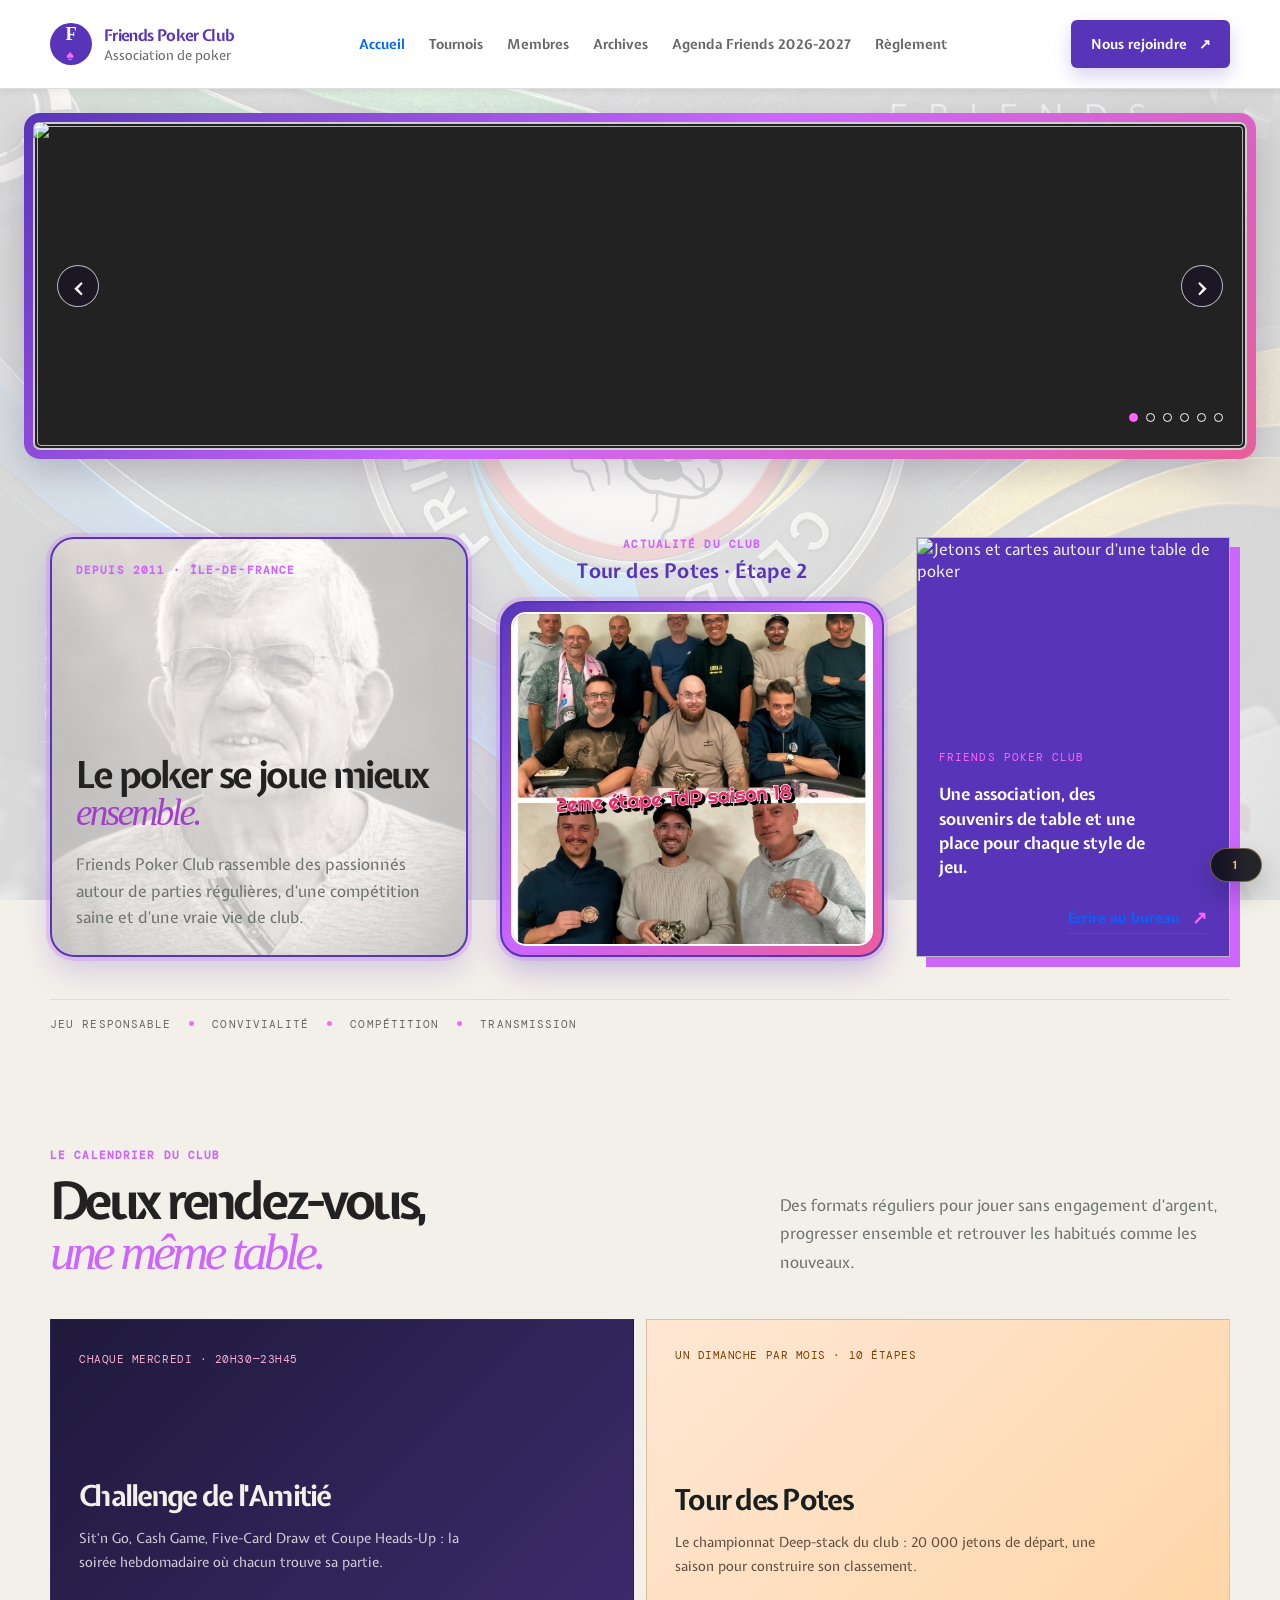
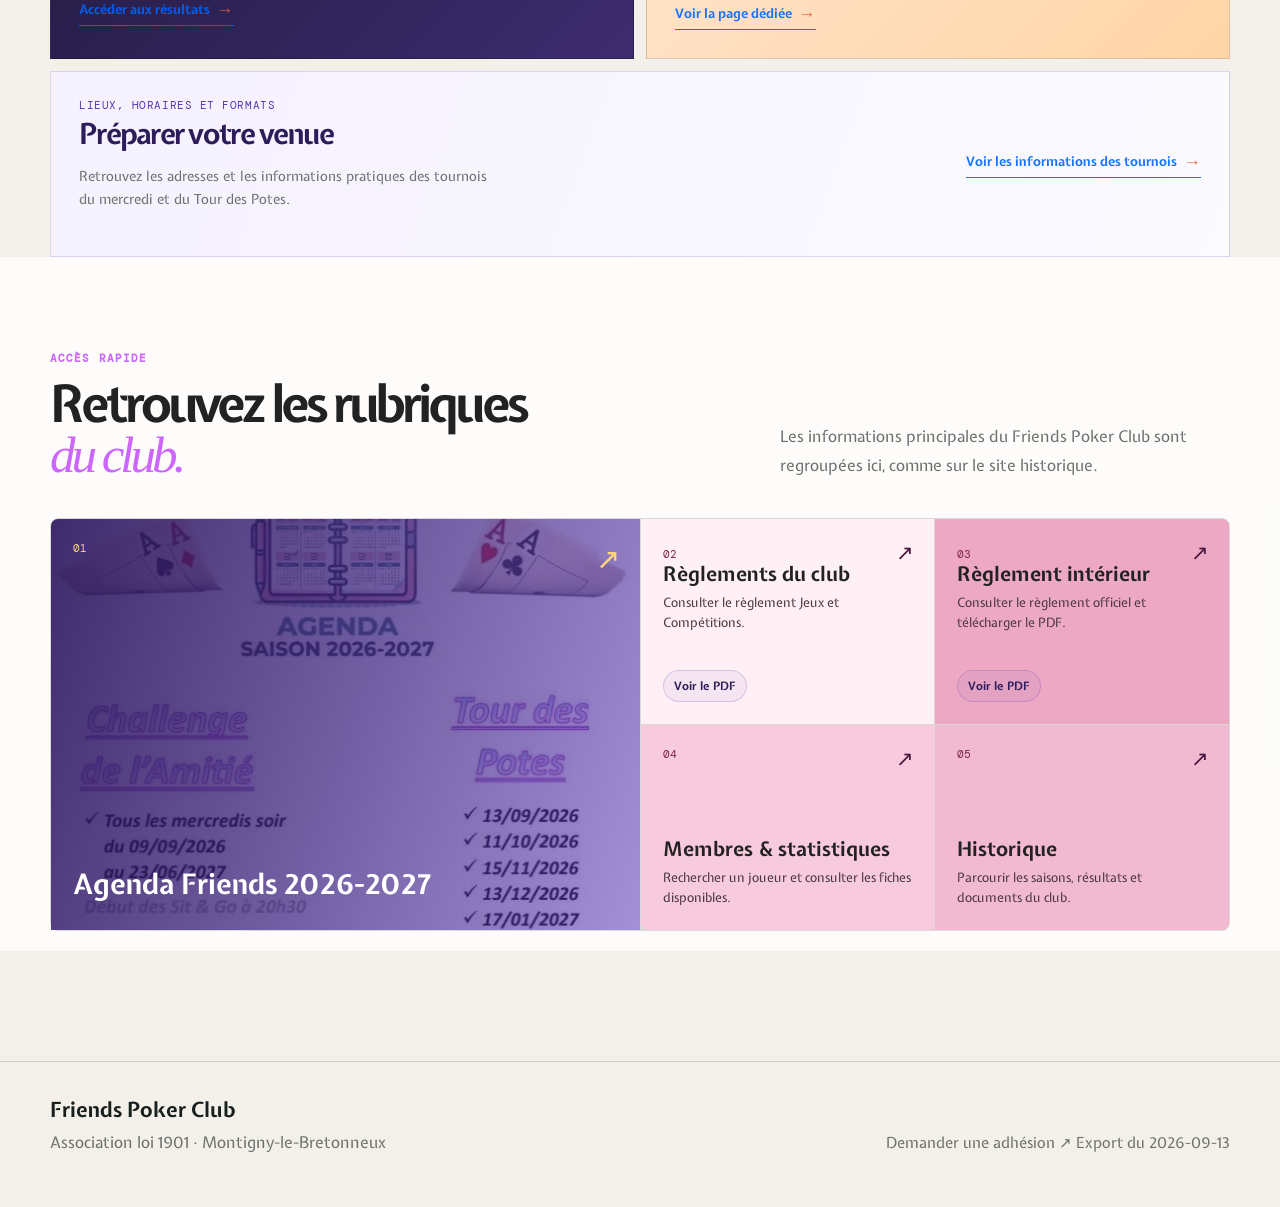
==== index.html @ 19887ad1 "intégrer toutes les modifications de l'encadré en page 1" ====
<!DOCTYPE html>
<html lang="fr">
  <head>
    <meta charset="UTF-8" />
    <meta name="viewport" content="width=device-width, initial-scale=1.0" />
    <title>Friends Poker Club | Association de poker</title>
    <meta
      name="description"
      content="Site officiel du Friends Poker Club — club de poker entre amis, résultats, saisons et membres."
    />
    <link rel="icon" type="image/png" sizes="128x128" href="./favicon.png?v=20261018" />
    <link rel="preconnect" href="https://fonts.googleapis.com" />
    <link rel="preconnect" href="https://fonts.gstatic.com" crossorigin />
    <link href="https://fonts.googleapis.com/css2?family=DM+Mono:wght@400;500&family=Expletus+Sans:wght@400;500;600;700&family=Manrope:wght@400;500;600;700;800&display=swap" rel="stylesheet" />
    <link rel="stylesheet" href="styles.css?v=home-banner-image-fit-20261019-0824" />
  </head>
  <body class="home-page">
    <header class="topbar">
      <div class="container nav">
        <a class="brand" href="#accueil" aria-label="Friends Poker Club, accueil">
          <div class="brand-mark">F<span>♠</span></div>
          <div>
            <span class="brand-name">Friends Poker Club</span>
            <small>Association de poker</small>
          </div>
        </a>
        <nav class="nav-links" aria-label="Navigation principale">
          <a class="active" href="#accueil">Accueil</a>
          <a href="./tournois.html">Tournois</a>
          <a href="./membres.html">Membres</a>
          <a href="./historique.html">Archives</a>
          <a href="./agenda.html?v=agenda-view-20261018-2004" target="_blank" rel="noopener">Agenda Friends 2026-2027</a>
          <a href="./Règlements/reglement-interieur%202021.pdf" target="_blank" rel="noopener">Règlement</a>
        </nav>
        <a class="button button-primary button-small" href="mailto:contact@friendspokerclub.fr">Nous rejoindre <span aria-hidden="true">↗</span></a>
      </div>
    </header>

    <section class="site-banner" aria-label="La vie du Friends Poker Club" data-carousel>
      <div class="site-banner-slides">
        <div class="site-banner-slide is-active">
          <img src="https://www.friendspokerclub.fr/_frame/logo-friends-2014.gif" alt="Logo Friends Poker Club" />
        </div>
        <div class="site-banner-slide">
          <img src="https://www.friendspokerclub.fr/_frame/bandeau2018-1.png" alt="Jetons et cartes autour d'une table de poker" loading="lazy" />
        </div>
        <div class="site-banner-slide">
          <img src="https://www.friendspokerclub.fr/_frame/bandeau3.jpg" alt="Ambiance d'une soirée du Friends Poker Club" loading="lazy" />
        </div>
        <div class="site-banner-slide">
          <img src="https://www.friendspokerclub.fr/_frame/bandeau-tf.png" alt="Des joueurs réunis autour d'une table de poker" loading="lazy" />
        </div>
        <div class="site-banner-slide">
          <img src="https://www.friendspokerclub.fr/_frame/bandeau1.jpg" alt="Table de poker du club" loading="lazy" />
        </div>
        <div class="site-banner-slide">
          <img src="https://www.friendspokerclub.fr/_frame/bandeau-trophees.png" alt="Trophées du Friends Poker Club" loading="lazy" />
        </div>
      </div>
      <button class="site-banner-control site-banner-prev" type="button" aria-label="Image précédente">‹</button>
      <button class="site-banner-control site-banner-next" type="button" aria-label="Image suivante">›</button>
      <div class="site-banner-dots" role="tablist" aria-label="Choisir une image"></div>
    </section>

    <main>
      <section class="hero home-hero" id="accueil">
        <div class="container home-hero-grid">
          <div class="hero-copy">
            <p class="eyebrow">Depuis 2011 · Île-de-France</p>
            <div class="hero-copy-bottom">
              <h1>Le poker se joue mieux <em>ensemble.</em></h1>
              <p class="lead">Friends Poker Club rassemble des passionnés autour de parties régulières, d'une compétition saine et d'une vraie vie de club.</p>
            </div>
            <button class="hero-photo-toggle" type="button">Voir la photo</button>
          </div>
          <div class="tdp-home-feature-content">
            <p class="eyebrow">Actualité du club</p>
            <h2 id="tdp-home-feature-title">Tour des Potes · Étape 2</h2>
            <a href="./tour-des-potes.html#resultats-tdp" aria-label="Voir les résultats de l’étape 2 du Tour des Potes">
              <img src="./Résultats/TDP/IMG_3160.JPG" alt="Photo des joueurs et des gagnants de la deuxième étape du Tour des Potes, saison 18" />
            </a>
          </div>
          <div class="hero-note">
            <img src="https://www.friendspokerclub.fr/_frame/bandeau2018-1.png" alt="Jetons et cartes autour d'une table de poker" />
            <div class="hero-note-caption">
              <span class="note-index">Friends Poker Club</span>
              <p>Une association, des souvenirs de table et une place pour chaque style de jeu.</p>
              <a class="text-link hero-note-contact" href="mailto:contact@friendspokerclub.fr">Écrire au bureau <span aria-hidden="true">↗</span></a>
            </div>
          </div>
        </div>
        <div class="container hero-marquee" aria-label="Valeurs de l'association">
          <span>Jeu responsable</span><i></i><span>Convivialité</span><i></i><span>Compétition</span><i></i><span>Transmission</span>
        </div>
      </section>

      <section class="program-section" id="rendez-vous" aria-labelledby="program-title">
        <div class="container section-header">
          <div>
            <p class="eyebrow">Le calendrier du club</p>
            <h2 id="program-title">Deux rendez-vous,<br /><em>une même table.</em></h2>
          </div>
          <p class="section-intro">Des formats réguliers pour jouer sans engagement d'argent, progresser ensemble et retrouver les habitués comme les nouveaux.</p>
        </div>
        <div class="container program-grid">
          <a class="program-card program-card-challenge" href="./resultats-challenge.html">
            <span class="program-day">Chaque mercredi · 20h30—23h45</span>
            <h3>Challenge de l'Amitié</h3>
            <p>Sit'n Go, Cash Game, Five-Card Draw et Coupe Heads-Up : la soirée hebdomadaire où chacun trouve sa partie.</p>
            <span class="text-link">Accéder aux résultats <span aria-hidden="true">→</span></span>
          </a>
          <a class="program-card program-card-potes" href="./tour-des-potes.html">
            <span class="program-day">Un dimanche par mois · 10 étapes</span>
            <h3>Tour des Potes</h3>
            <p>Le championnat Deep-stack du club : 20 000 jetons de départ, une saison pour construire son classement.</p>
            <span class="text-link">Voir la page dédiée <span aria-hidden="true">→</span></span>
          </a>
          <a class="program-card program-card-tournaments-info" href="./tournois.html">
            <div>
              <span class="program-day">Lieux, horaires et formats</span>
              <h3>Préparer votre venue</h3>
              <p>Retrouvez les adresses et les informations pratiques des tournois du mercredi et du Tour des Potes.</p>
            </div>
            <span class="text-link">Voir les informations des tournois <span aria-hidden="true">→</span></span>
          </a>
        </div>
      </section>

      <section class="home-links-section" aria-labelledby="home-links-title">
        <div class="container section-header">
          <div>
            <p class="eyebrow">Accès rapide</p>
            <h2 id="home-links-title">Retrouvez les rubriques<br /><em>du club.</em></h2>
          </div>
          <p class="section-intro">Les informations principales du Friends Poker Club sont regroupées ici, comme sur le site historique.</p>
        </div>
        <div class="container home-links-grid">
          <a class="home-link-card home-link-card-agenda" href="./agenda.html?v=agenda-view-20261018-2004" target="_blank" rel="noopener" aria-label="Ouvrir l’agenda Friends 2026-2027 en grand">
            <span class="home-link-number">01</span>
            <h3>Agenda Friends 2026-2027</h3>
            <span class="home-link-arrow" aria-hidden="true">↗</span>
          </a>
          <div class="home-link-card home-link-card-docs home-link-card-tone-2">
            <a class="home-link-card-main" href="./Règlements/reglement-jeux-et-competitions-202503.pdf" target="_blank" rel="noopener">
              <span class="home-link-number">02</span>
              <h3>Règlements du club</h3>
              <p>Consulter le règlement Jeux et Compétitions.</p>
              <span class="home-link-arrow" aria-hidden="true">↗</span>
            </a>
            <div class="home-link-card-actions">
              <a href="./Règlements/reglement-jeux-et-competitions-202503.pdf" target="_blank" rel="noopener">Voir le PDF</a>
            </div>
          </div>
          <div class="home-link-card home-link-card-docs home-link-card-tone-5">
            <a class="home-link-card-main" href="./Règlements/reglement-interieur%202021.pdf" target="_blank" rel="noopener">
              <span class="home-link-number">03</span>
              <h3>Règlement intérieur</h3>
              <p>Consulter le règlement officiel et télécharger le PDF.</p>
              <span class="home-link-arrow" aria-hidden="true">↗</span>
            </a>
            <div class="home-link-card-actions">
              <a href="./Règlements/reglement-interieur%202021.pdf" target="_blank" rel="noopener">Voir le PDF</a>
            </div>
          </div>
          <a class="home-link-card home-link-card-tone-3" href="./membres.html">
            <span class="home-link-number">04</span>
            <h3>Membres & statistiques</h3>
            <p>Rechercher un joueur et consulter les fiches disponibles.</p>
            <span class="home-link-arrow" aria-hidden="true">↗</span>
          </a>
          <a class="home-link-card home-link-card-tone-4" href="./historique.html">
            <span class="home-link-number">05</span>
            <h3>Historique</h3>
            <p>Parcourir les saisons, résultats et documents du club.</p>
            <span class="home-link-arrow" aria-hidden="true">↗</span>
          </a>
        </div>
      </section>

    </main>

    <footer class="site-footer" id="contact">
      <div class="container footer-inner">
        <div>
          <h3>Friends Poker Club</h3>
          <p>Association loi 1901 · Montigny-le-Bretonneux</p>
        </div>
        <div class="footer-meta">
          <a href="mailto:contact@friendspokerclub.fr">Demander une adhésion ↗</a>
          <span id="footer-date">Export du 2026-09-13</span>
        </div>
      </div>
    </footer>

    <div class="page-badge" aria-label="Page 1">1</div>

    <script src="app.js?v=home-photo-toggle-20261018"></script>
  </body>
</html>
---- styles.css ----
:root {
  --bg: #0d0d11;
  --bg-soft: #171922;
  --panel: rgba(255, 255, 255, 0.04);
  --panel-strong: rgba(255, 255, 255, 0.08);
  --line: rgba(255, 255, 255, 0.12);
  --text: #f5f5f7;
  --muted: #a9afbb;
  --gold: #f6c76e;
  --gold-soft: #e0a63c;
  --red: #d93232;
  --green: #6ad7a8;
  --shadow: 0 20px 50px rgba(0, 0, 0, 0.28);
}

* {
  box-sizing: border-box;
}

html {
  scroll-behavior: smooth;
}

body {
  margin: 0;
  font-family: 'Inter', sans-serif;
  background:
    radial-gradient(circle at top, rgba(201, 156, 72, 0.2), transparent 28%),
    linear-gradient(180deg, #0a0b0d 0%, #101218 100%);
  color: var(--text);
}

a {
  color: inherit;
  text-decoration: none;
}

.page-badge {
  position: fixed;
  right: 18px;
  bottom: 18px;
  z-index: 50;
  min-width: 52px;
  height: 34px;
  padding: 0 12px;
  border-radius: 999px;
  border: 1px solid rgba(246, 199, 110, 0.4);
  background: rgba(15, 17, 21, 0.9);
  box-shadow: 0 12px 28px rgba(0, 0, 0, 0.22);
  display: grid;
  place-items: center;
  color: var(--gold);
  font-size: 0.74rem;
  font-weight: 800;
  letter-spacing: 0.12em;
  text-transform: uppercase;
  backdrop-filter: blur(8px);
}

@media (max-width: 640px) {
  .page-badge {
    right: 12px;
    bottom: 12px;
    min-width: 46px;
    height: 30px;
    font-size: 0.66rem;
    letter-spacing: 0.1em;
  }
}

img {
  max-width: 100%;
  display: block;
}

.container {
  width: min(1160px, calc(100% - 32px));
  margin: 0 auto;
}

.topbar {
  position: sticky;
  top: 0;
  z-index: 50;
  backdrop-filter: blur(12px);
  background: rgba(15, 17, 21, 0.72);
  border-bottom: 1px solid var(--line);
}

.nav {
  display: flex;
  align-items: center;
  justify-content: space-between;
  min-height: 78px;
  gap: 24px;
}

.brand {
  display: flex;
  align-items: center;
  gap: 12px;
}

.brand-mark {
  width: 42px;
  height: 42px;
  display: grid;
  place-items: center;
  border-radius: 12px;
  background: linear-gradient(135deg, var(--gold), var(--gold-soft));
  color: #100d0a;
  font-weight: 900;
  box-shadow: var(--shadow);
}

.brand-name {
  font-weight: 800;
  letter-spacing: -0.04em;
}

.brand small {
  display: block;
  color: var(--muted);
}

.nav-links {
  display: flex;
  align-items: center;
  gap: 24px;
  color: var(--muted);
}

.nav-links a:hover {
  color: var(--text);
}

.button {
  display: inline-flex;
  align-items: center;
  justify-content: center;
  border-radius: 999px;
  padding: 0.9rem 1.4rem;
  border: 1px solid transparent;
  font-weight: 700;
  transition: transform 0.2s ease, box-shadow 0.2s ease;
}

.button:hover {
  transform: translateY(-1px);
}

.button-primary {
  background: linear-gradient(135deg, var(--gold), var(--gold-soft));
  color: #16120d;
  box-shadow: 0 16px 35px rgba(246, 199, 110, 0.3);
}

.button-secondary {
  border-color: var(--line);
  background: var(--panel);
}

.hero {
  padding: 64px 0 28px;
}

.hero-inner {
  display: grid;
  grid-template-columns: 1.4fr 0.9fr;
  gap: 36px;
  align-items: center;
}

.eyebrow {
  margin: 0 0 14px;
  font-size: 0.78rem;
  letter-spacing: 0.16em;
  text-transform: uppercase;
  color: var(--gold);
  font-weight: 700;
}

.hero-copy h1 {
  margin: 0;
  font-size: clamp(2.7rem, 5vw, 5rem);
  line-height: 0.95;
  letter-spacing: -0.07em;
}

.lead {
  margin-top: 22px;
  max-width: 620px;
  color: var(--muted);
  font-size: 1.1rem;
  line-height: 1.7;
}

.cta-row {
  display: flex;
  gap: 14px;
  flex-wrap: wrap;
  margin-top: 28px;
}

.hero-panel {
  display: flex;
  justify-content: center;
}

.panel-card {
  width: min(420px, 100%);
  border: 1px solid var(--line);
  background: linear-gradient(180deg, rgba(255,255,255,0.06), rgba(255,255,255,0.02));
  border-radius: 28px;
  box-shadow: var(--shadow);
  padding: 26px;
}

.card-highlight {
  position: relative;
  overflow: hidden;
}

.card-highlight::before {
  content: "";
  position: absolute;
  inset: 0;
  background: radial-gradient(circle at top right, rgba(246, 199, 110, 0.2), transparent 32%);
}

.chip {
  display: inline-flex;
  align-items: center;
  gap: 8px;
  padding: 0.5rem 0.8rem;
  border-radius: 999px;
  border: 1px solid rgba(246, 199, 110, 0.3);
  background: rgba(246, 199, 110, 0.08);
  color: var(--gold);
  font-weight: 600;
}

.value-block {
  position: relative;
  margin-top: 26px;
  display: flex;
  align-items: baseline;
  justify-content: space-between;
  gap: 16px;
  border-top: 1px solid var(--line);
  padding-top: 18px;
}

.value-block strong {
  font-size: clamp(2rem, 4vw, 3rem);
  letter-spacing: -0.07em;
}

.value-block span {
  color: var(--muted);
}

.stats-section {
  padding: 18px 0 0;
}

.stats-grid {
  display: grid;
  grid-template-columns: repeat(4, minmax(0, 1fr));
  gap: 18px;
}

.stat-card {
  background: linear-gradient(180deg, rgba(255,255,255,0.06), rgba(255,255,255,0.02));
  border: 1px solid var(--line-light);
  border-radius: 22px;
  padding: 22px 20px;
  box-shadow: 0 16px 28px rgba(23, 32, 31, 0.08);
}

.stat-label {
  color: var(--muted-ink);
  font-size: 0.72rem;
  text-transform: uppercase;
  letter-spacing: 0.12em;
  font-family: 'DM Mono', monospace;
}

.stat-value {
  display: block;
  margin-top: 12px;
  font-size: clamp(1.9rem, 3vw, 2.8rem);
  font-weight: 800;
  letter-spacing: -0.06em;
  color: var(--ink);
}

.home-links-section {
  padding-top: 34px;
}

.home-links-grid {
  margin-top: 20px;
}

.members-section,
.seasons-section {
  padding: 96px 0 0;
}

.section-header {
  display: flex;
  align-items: end;
  justify-content: space-between;
  gap: 24px;
  margin-bottom: 28px;
}

.section-header h2 {
  margin: 0;
  font-size: clamp(2rem, 4vw, 3rem);
  letter-spacing: -0.07em;
}

.search-box {
  min-width: min(100%, 360px);
  display: flex;
  align-items: center;
  gap: 10px;
  padding: 0.9rem 1rem;
  border: 1px solid var(--line);
  border-radius: 14px;
  background: rgba(255,255,255,0.02);
  color: var(--muted);
}

.search-box input {
  appearance: none;
  background: transparent;
  border: 0;
  outline: none;
  width: 100%;
  color: var(--text);
  font: inherit;
}

.search-box input::placeholder {
  color: var(--muted);
}

.filters {
  display: flex;
  flex-wrap: wrap;
  gap: 10px;
  margin-bottom: 26px;
}

.filter-btn {
  border: 1px solid var(--line);
  background: rgba(255,255,255,0.02);
  color: var(--text);
  padding: 0.7rem 1rem;
  border-radius: 999px;
  font: inherit;
  cursor: pointer;
  transition: all 0.2s ease;
}

.filter-btn.active {
  background: linear-gradient(135deg, rgba(246,199,110,0.18), rgba(224,166,60,0.2));
  border-color: rgba(246, 199, 110, 0.5);
  color: var(--gold);
}

.members-grid {
  display: grid;
  grid-template-columns: repeat(auto-fit, minmax(220px, 1fr));
  gap: 18px;
}

.member-card {
  background: rgba(255,255,255,0.03);
  border: 1px solid var(--line);
  border-radius: 22px;
  padding: 20px 18px;
  box-shadow: var(--shadow);
}

.member-card-header {
  display: flex;
  justify-content: space-between;
  gap: 12px;
  align-items: flex-start;
}

.member-card h3 {
  margin: 0;
  font-size: 1.2rem;
}

.member-card p {
  margin: 8px 0 0;
  color: var(--muted);
}

.badge {
  border-radius: 999px;
  font-size: 0.72rem;
  font-weight: 700;
  padding: 0.42rem 0.72rem;
  white-space: nowrap;
}

.badge.available {
  background: rgba(106, 215, 168, 0.12);
  color: var(--green);
  border: 1px solid rgba(106, 215, 168, 0.35);
}

.badge.unavailable {
  background: rgba(217, 50, 50, 0.08);
  color: #ff8d8d;
  border: 1px solid rgba(217, 50, 50, 0.32);
}

.member-meta {
  margin-top: 18px;
  display: flex;
  flex-wrap: wrap;
  gap: 8px;
}

.meta-pill {
  display: inline-flex;
  padding: 0.42rem 0.7rem;
  border-radius: 999px;
  font-size: 0.75rem;
  border: 1px solid var(--line);
  background: rgba(255,255,255,0.02);
  color: var(--muted);
}

.timeline {
  display: grid;
  gap: 16px;
  margin-top: 10px;
}

.timeline-item {
  display: grid;
  grid-template-columns: 180px 1fr;
  gap: 18px;
  align-items: center;
  padding: 18px 20px;
  border: 1px solid var(--line);
  border-radius: 20px;
  background: rgba(255,255,255,0.02);
}

.timeline-year {
  font-weight: 800;
  font-size: 1.2rem;
  color: var(--gold);
}

.timeline-content h3 {
  margin: 0 0 8px;
  font-size: 1.1rem;
}

.timeline-content p {
  margin: 0;
  color: var(--muted);
}

.site-footer {
  margin-top: 80px;
  padding: 28px 0 48px;
  border-top: 1px solid var(--line);
}

.footer-inner {
  display: flex;
  justify-content: space-between;
  align-items: end;
  gap: 20px;
}

.site-footer h3 {
  margin: 0 0 8px;
  font-size: 1.3rem;
}

.site-footer p {
  margin: 0;
  color: var(--muted);
}

.footer-meta {
  color: var(--muted);
  font-size: 0.95rem;
}

.empty-state {
  grid-column: 1 / -1;
  text-align: center;
  padding: 42px 20px;
  border: 1px dashed var(--line);
  border-radius: 22px;
  color: var(--muted);
}

@media (max-width: 860px) {
  .hero-inner,
  .section-header,
  .footer-inner,
  .timeline-item {
    grid-template-columns: 1fr;
    display: grid;
  }

  .nav {
    flex-wrap: wrap;
    padding: 18px 0;
  }

  .nav-links {
    order: 3;
    width: 100%;
    justify-content: center;
    flex-wrap: wrap;
  }

  .stats-grid {
    grid-template-columns: repeat(2, minmax(0, 1fr));
  }
}

@media (max-width: 560px) {
  .stats-grid {
    grid-template-columns: 1fr;
  }

  .hero {
    padding-top: 42px;
  }

  .cta-row {
    flex-direction: column;
    align-items: stretch;
  }

  .button {
    width: 100%;
  }
}

/* Association landing page */
:root {
  --ink: #17201f;
  --paper: #f3f0e9;
  --paper-deep: #e7e2d8;
  --coral: #e95d43;
  --teal: #0e5d5b;
  --muted-ink: #6c716d;
  --line-light: rgba(23, 32, 31, 0.16);
  --shadow-light: 0 22px 50px rgba(23, 32, 31, 0.12);
}

html {
  background: var(--paper);
}

body {
  font-family: 'Manrope', sans-serif;
  background: var(--paper);
  color: var(--ink);
}

.container {
  width: min(1180px, calc(100% - 48px));
}

.topbar {
  background: rgba(243, 240, 233, 0.9);
  border-bottom: 1px solid var(--line-light);
  backdrop-filter: blur(18px);
}

.nav {
  min-height: 88px;
}

.brand-mark {
  width: 42px;
  height: 42px;
  border-radius: 50%;
  background: var(--ink);
  color: var(--paper);
  box-shadow: none;
  font-family: Georgia, serif;
  font-size: 1.15rem;
}

.brand-mark span {
  color: var(--coral);
  font-size: 0.9rem;
  margin-left: -2px;
}

.brand-name {
  color: var(--ink);
  letter-spacing: -0.04em;
}

.brand small,
.nav-links {
  color: var(--muted-ink);
}

.nav-links a {
  font-size: 0.86rem;
  font-weight: 700;
  transition: color 0.2s ease;
}

.nav-links a.active,
.nav-links a:hover {
  color: var(--coral);
}

.button {
  border-radius: 6px;
  padding: 0.85rem 1.15rem;
  font-size: 0.86rem;
  gap: 12px;
}

.button-primary {
  background: var(--coral);
  color: #fffaf3;
  box-shadow: 0 12px 24px rgba(233, 93, 67, 0.2);
}

.hero {
  padding: 92px 0 0;
  background:
    radial-gradient(circle at 75% 40%, rgba(233, 93, 67, 0.14), transparent 27%),
    linear-gradient(180deg, var(--paper) 0%, #eee9df 100%);
}

.hero-grid {
  display: grid;
  grid-template-columns: minmax(0, 1.35fr) minmax(280px, 0.65fr);
  gap: 80px;
  align-items: end;
}

.hero-copy h1 {
  max-width: 780px;
  margin: 0;
  color: var(--ink);
  font-size: clamp(3.2rem, 7vw, 6.7rem);
  line-height: 0.94;
  letter-spacing: -0.09em;
}

.hero-copy h1 em {
  color: var(--coral);
  font-family: Georgia, serif;
  font-weight: 400;
}

.eyebrow {
  color: var(--coral);
  font-family: 'DM Mono', monospace;
  font-size: 0.7rem;
  letter-spacing: 0.1em;
}

.lead {
  max-width: 600px;
  margin: 28px 0 0;
  color: var(--muted-ink);
  font-size: 1.05rem;
  line-height: 1.8;
}

.cta-row {
  align-items: center;
  margin-top: 34px;
}

.text-link {
  display: inline-flex;
  align-items: center;
  gap: 12px;
  color: var(--ink);
  font-size: 0.88rem;
  font-weight: 800;
  border-bottom: 1px solid var(--ink);
  padding-bottom: 4px;
}

.text-link span {
  color: var(--coral);
  font-size: 1.1rem;
}

.hero-note {
  min-height: 290px;
  display: flex;
  flex-direction: column;
  justify-content: space-between;
  padding: 24px;
  border: 1px solid var(--ink);
  background: var(--teal);
  color: #f3f0e9;
  transform: rotate(2deg);
  box-shadow: 12px 12px 0 var(--coral);
}

.note-index,
.note-caption {
  font-family: 'DM Mono', monospace;
  font-size: 0.67rem;
  text-transform: uppercase;
  letter-spacing: 0.1em;
}

.note-suit {
  color: var(--coral);
  font-family: Georgia, serif;
  font-size: 6.5rem;
  line-height: 0.8;
}

.hero-note p {
  max-width: 230px;
  margin: 0;
  font-size: 1.15rem;
  font-weight: 700;
  line-height: 1.35;
}

.note-caption {
  color: rgba(243, 240, 233, 0.65);
}

.hero-marquee {
  display: flex;
  align-items: center;
  gap: 18px;
  margin-top: 110px;
  padding: 17px 0;
  border-top: 1px solid var(--line-light);
  color: var(--muted-ink);
  font-family: 'DM Mono', monospace;
  font-size: 0.68rem;
  letter-spacing: 0.1em;
  text-transform: uppercase;
}

.hero-marquee i {
  width: 5px;
  height: 5px;
  border-radius: 50%;
  background: var(--coral);
}

.club-section {
  padding: 110px 0 90px;
}

.club-grid {
  display: grid;
  grid-template-columns: 1fr 1fr;
  gap: 80px;
  align-items: start;
}

.club-grid h2,
.section-header h2 {
  max-width: 600px;
  margin: 0;
  color: var(--ink);
  font-size: clamp(2.2rem, 4vw, 4rem);
  line-height: 0.98;
  letter-spacing: -0.08em;
}

.club-copy {
  padding-top: 34px;
}

.club-copy p,
.section-intro {
  max-width: 450px;
  margin: 0 0 28px;
  color: var(--muted-ink);
  font-size: 1rem;
  line-height: 1.8;
}

.association-section {
  padding: 90px 0 0;
  background: var(--teal);
  color: #f3f0e9;
}

.association-header {
  display: grid;
  grid-template-columns: 1fr 1fr;
  gap: 80px;
  align-items: end;
}

.association-section h2,
.association-section h3 {
  color: #f3f0e9;
}

.association-section h2 {
  margin: 0;
  font-size: clamp(2.2rem, 4vw, 4rem);
  line-height: 0.98;
  letter-spacing: -0.08em;
}

.association-section h2 em {
  color: var(--coral);
  font-family: Georgia, serif;
  font-weight: 400;
}

.association-section .section-intro {
  max-width: 500px;
  margin: 0;
  color: rgba(243, 240, 233, 0.75);
}

.activity-grid {
  display: grid;
  grid-template-columns: repeat(2, 1fr);
  gap: 1px;
  margin-top: 72px;
  border-top: 1px solid rgba(243, 240, 233, 0.22);
  border-left: 1px solid rgba(243, 240, 233, 0.22);
}

.activity-card {
  min-height: 160px;
  padding: 22px;
  border-right: 1px solid rgba(243, 240, 233, 0.22);
  border-bottom: 1px solid rgba(243, 240, 233, 0.22);
}

.activity-card span {
  color: var(--coral);
  font-family: 'DM Mono', monospace;
  font-size: 0.7rem;
}

.activity-card h3 {
  margin: 28px 0 8px;
  font-size: 1.2rem;
}

.activity-card p {
  margin: 0;
  color: rgba(243, 240, 233, 0.65);
  font-size: 0.82rem;
  line-height: 1.6;
}

.association-lower {
  display: grid;
  grid-template-columns: 1fr 1fr;
  gap: 80px;
  padding: 82px 0 90px;
}

.format-list {
  border-top: 1px solid rgba(243, 240, 233, 0.22);
}

.format-item {
  padding: 18px 0;
  border-bottom: 1px solid rgba(243, 240, 233, 0.22);
}

.format-item h3 {
  margin: 0 0 8px;
  font-size: 1rem;
}

.format-item p,
.format-item small {
  display: block;
  margin: 0;
  color: rgba(243, 240, 233, 0.65);
  font-size: 0.78rem;
  line-height: 1.6;
}

.format-item small {
  margin-top: 5px;
  color: rgba(243, 240, 233, 0.48);
}

.ethics-block {
  padding: 24px;
  background: rgba(0, 0, 0, 0.12);
}

.ethics-block h3 {
  margin: 0 0 24px;
  font-size: 1.55rem;
  line-height: 1.15;
}

.ethics-block ul {
  display: grid;
  gap: 12px;
  margin: 0;
  padding: 0;
  list-style: none;
}

.ethics-block li {
  padding-left: 20px;
  color: rgba(243, 240, 233, 0.72);
  font-size: 0.78rem;
  line-height: 1.5;
  position: relative;
}

.ethics-block li::before {
  content: '＋';
  position: absolute;
  left: 0;
  color: var(--coral);
}

.documents-block {
  margin-top: 70px;
}

.program-section,
.formats-section {
  padding: 100px 0 0;
}

.program-section .section-header,
.formats-section .section-header {
  margin-bottom: 42px;
}

.program-section h2,
.formats-section h2 {
  color: var(--ink);
  font-size: clamp(2.2rem, 4vw, 4rem);
  line-height: 0.98;
  letter-spacing: -0.08em;
}

.program-section h2 em,
.formats-section h2 em {
  color: var(--coral);
  font-family: Georgia, serif;
  font-weight: 400;
}

.program-grid {
  display: grid;
  grid-template-columns: 1fr 1fr;
  gap: 12px;
}

.program-card {
  min-height: 300px;
  display: flex;
  flex-direction: column;
  align-items: flex-start;
  padding: 28px;
  border: 1px solid var(--line-light);
  background: var(--paper-deep);
  color: var(--ink);
  text-decoration: none;
  transition: transform 0.2s ease, box-shadow 0.2s ease, border-color 0.2s ease;
}

.program-card:hover,
.program-card:focus-visible {
  transform: translate(-2px, -2px);
  box-shadow: 6px 6px 0 rgba(88, 53, 184, 0.15);
  border-color: rgba(88, 53, 184, 0.5);
}

.program-card-challenge {
  min-height: 340px;
  padding: 32px 28px;
  background: linear-gradient(135deg, #1f193b 0%, #3d2c6f 100%);
  color: var(--paper);
}

.program-card-challenge h3 {
  font-size: 2.1rem;
}

.program-card-challenge p {
  font-size: 0.92rem;
  max-width: 460px;
}

.program-card-potes {
  background: linear-gradient(135deg, #ffe7d4 0%, #ffd5a6 100%);
  color: var(--ink);
}

.program-card-tournaments-info {
  grid-column: 1 / -1;
  min-height: 0;
  flex-direction: row;
  align-items: center;
  justify-content: space-between;
  gap: 24px;
  padding: 20px 28px;
  border-color: rgba(88, 53, 184, 0.18);
  background: linear-gradient(110deg, #f5f1ff, #fbfaff);
  color: #2d1c59;
}

.program-card-tournaments-info h3 {
  margin: 5px 0;
  font-size: 1.3rem;
}

.program-card-tournaments-info p {
  max-width: 620px;
  margin: 0;
  color: #625a70;
  font-size: 0.82rem;
}

.program-card-tournaments-info .program-day {
  color: #5835b8;
}

.program-card-tournaments-info .text-link {
  flex: none;
  color: #5835b8;
  border-color: rgba(88, 53, 184, 0.45);
}

.program-card-dark {
  background: var(--ink);
  color: var(--paper);
}

.program-day {
  color: var(--coral);
  font-family: 'DM Mono', monospace;
  font-size: 0.68rem;
  letter-spacing: 0.05em;
  text-transform: uppercase;
}

.program-card-challenge .program-day {
  color: #ffb0d9;
}

.program-card-potes .program-day {
  color: #7a3d00;
}

.program-card h3 {
  margin: auto 0 12px;
  color: inherit;
  font-size: 1.8rem;
  letter-spacing: -0.06em;
}

.program-card p {
  max-width: 420px;
  margin: 0 0 24px;
  color: var(--muted-ink);
  font-size: 0.86rem;
  line-height: 1.7;
}

.program-card-challenge p {
  color: rgba(255, 255, 255, 0.78);
}

.program-card-potes p {
  color: rgba(32, 20, 10, 0.72);
}

.program-card-dark p {
  color: rgba(243, 240, 233, 0.68);
}

.program-card .text-link {
  display: inline-flex;
  align-items: center;
  gap: 6px;
  font-size: 0.82rem;
  font-weight: 700;
  color: inherit;
  text-decoration: none;
  border-bottom: 1px solid currentColor;
  opacity: 0.9;
}

.program-card-challenge .text-link {
  color: #ffffff;
  border-color: rgba(255, 255, 255, 0.8);
}

.program-card-potes .text-link {
  color: #2d1b0d;
  border-color: rgba(45, 27, 13, 0.5);
}

.program-card-dark .text-link {
  color: var(--paper);
  border-color: rgba(243, 240, 233, 0.7);
}

.format-showcase {
  display: grid;
  grid-template-columns: repeat(2, 1fr);
  gap: 1px;
  border-top: 1px solid var(--line-light);
  border-left: 1px solid var(--line-light);
}

.format-showcase-card {
  min-height: 190px;
  padding: 22px;
  border-right: 1px solid var(--line-light);
  border-bottom: 1px solid var(--line-light);
  background: rgba(255, 255, 255, 0.16);
}

.format-showcase-card:nth-child(3) {
  background: var(--coral);
  color: #fffaf3;
}

.format-showcase-card:nth-child(3) h3,
.format-showcase-card:nth-child(3) p,
.format-showcase-card:nth-child(3) small {
  color: #fffaf3;
}

.format-number {
  color: var(--coral);
  font-family: 'DM Mono', monospace;
  font-size: 0.68rem;
}

.format-showcase-card:nth-child(3) .format-number {
  color: var(--ink);
}

.format-showcase-card h3 {
  margin: 32px 0 8px;
  color: var(--ink);
  font-size: 1.15rem;
  letter-spacing: -0.04em;
}

.format-showcase-card p,
.format-showcase-card small {
  display: block;
  margin: 0;
  color: var(--muted-ink);
  font-size: 0.76rem;
  line-height: 1.6;
}

.format-showcase-card small {
  margin-top: 8px;
  opacity: 0.8;
}

.documents-list {
  display: flex;
  flex-wrap: wrap;
  gap: 8px;
}

.document-pill {
  display: inline-flex;
  flex-direction: column;
  gap: 5px;
  padding: 9px 12px;
  border: 1px solid var(--line-light);
  border-radius: 4px;
  color: var(--muted-ink);
  font-size: 0.74rem;
}

.document-available {
  color: var(--ink);
  transition: border-color 0.2s ease, background 0.2s ease;
}

.document-available:hover {
  border-color: var(--coral);
  background: rgba(233, 93, 67, 0.08);
}

.document-pill small {
  color: var(--coral);
  font-family: 'DM Mono', monospace;
  font-size: 0.61rem;
  text-transform: uppercase;
  letter-spacing: 0.04em;
}

.document-missing {
  opacity: 0.55;
}

/* Public-site visual language */
body:not(.rules-page) {
  position: relative;
  isolation: isolate;
  font-family: 'Expletus Sans', sans-serif;
  background: transparent;
  color: #222;
}

.rules-page {
  position: relative;
  isolation: isolate;
  background: transparent;
}

body:not(.rules-page)::before,
.rules-page::before {
  content: '';
  position: fixed;
  inset: 0;
  z-index: -1;
  background:
    linear-gradient(rgba(255, 255, 255, 0.84), rgba(255, 255, 255, 0.84)),
    url('./P%C3%A9pito/papier%20peint%20chien%20friends.png') center / cover no-repeat;
  pointer-events: none;
}

.rules-page::before {
  background:
    linear-gradient(rgba(255, 255, 255, 0.84), rgba(255, 255, 255, 0.84)),
    url('./P%C3%A9pito/papier%20peint%20chien%20friends.png?v=site-wallpaper-20261018-2000') center / cover no-repeat;
}

body:not(.rules-page)::before {
  background:
    linear-gradient(rgba(255, 255, 255, 0.84), rgba(255, 255, 255, 0.84)),
    url('./P%C3%A9pito/papier%20peint%20chien%20friends.png?v=site-wallpaper-20261018-2000') center / cover no-repeat;
}

body:not(.rules-page) .topbar {
  background: #fff;
  border-bottom: 1px solid #ddd;
  box-shadow: 0 2px 8px rgba(0, 0, 0, 0.08);
}

body:not(.rules-page) .brand-mark {
  border-radius: 50%;
  background: #5835b8;
  color: #fff;
  box-shadow: none;
}

body:not(.rules-page) .brand-mark span {
  color: #ff66ff;
}

body:not(.rules-page) .brand-name {
  color: #5835b8;
}

body:not(.rules-page) .brand small,
body:not(.rules-page) .nav-links {
  color: #666;
}

body:not(.rules-page) .nav-links a.active,
body:not(.rules-page) .nav-links a:hover {
  color: #0066ff;
}

body:not(.rules-page) .button-primary {
  background: #5835b8;
  color: #fff;
  box-shadow: 0 8px 18px rgba(88, 53, 184, 0.22);
}

body:not(.rules-page) .site-banner {
  position: relative;
  width: min(100% - 48px, 1440px);
  height: clamp(190px, 27vw, 360px);
  margin: 24px auto;
  overflow: hidden;
  border: 9px solid transparent;
  border-radius: 16px;
  background:
    linear-gradient(#222, #222) padding-box,
    linear-gradient(135deg, #5835b8 0%, #cc66ff 48%, #e95d9b 100%) border-box;
  box-shadow: inset 0 0 0 2px rgba(255, 255, 255, 0.78), 0 12px 32px rgba(36, 24, 57, 0.2);
}

body:not(.rules-page) .site-banner::before {
  content: '';
  position: absolute;
  z-index: 1;
  inset: 4px;
  border: 1px solid rgba(255, 255, 255, 0.68);
  border-radius: 4px;
  pointer-events: none;
}

body:not(.rules-page) .site-banner-slides,
body:not(.rules-page) .site-banner-slide {
  position: absolute;
  inset: 0;
}

body:not(.rules-page) .site-banner-slide {
  opacity: 0;
  transition: opacity 0.8s ease;
}

body:not(.rules-page) .site-banner-slide.is-active {
  opacity: 1;
}

body:not(.rules-page) .site-banner-slide::after {
  content: '';
  position: absolute;
  inset: 0;
  pointer-events: none;
}

body:not(.rules-page) .site-banner-slide img {
  display: block;
  width: 100%;
  height: 100%;
  object-fit: cover;
  object-position: center;
}

body:not(.rules-page) .site-banner-caption {
  position: absolute;
  z-index: 1;
  left: max(24px, calc((100% - 1180px) / 2));
  bottom: clamp(24px, 5vw, 64px);
  display: grid;
  gap: 10px;
  max-width: 540px;
  color: #fff;
}

body:not(.rules-page) .site-banner-caption span {
  color: #ff66ff;
  font-family: 'DM Mono', monospace;
  font-size: 0.72rem;
  letter-spacing: 0.12em;
  text-transform: uppercase;
}

body:not(.rules-page) .site-banner-caption strong {
  font-size: clamp(1.5rem, 3.2vw, 3rem);
  line-height: 1.05;
  font-weight: 600;
}

body:not(.rules-page) .site-banner-control {
  position: absolute;
  z-index: 2;
  top: 50%;
  width: 42px;
  height: 42px;
  display: grid;
  place-items: center;
  border: 1px solid rgba(255, 255, 255, 0.7);
  border-radius: 50%;
  background: rgba(20, 12, 42, 0.45);
  color: #fff;
  font: 2rem/1 'Expletus Sans', sans-serif;
  cursor: pointer;
  transform: translateY(-50%);
}

body:not(.rules-page) .site-banner-control:hover {
  background: #5835b8;
}

body:not(.rules-page) .site-banner-prev {
  left: 24px;
}

body:not(.rules-page) .site-banner-next {
  right: 24px;
}

body:not(.rules-page) .site-banner-dots {
  position: absolute;
  z-index: 2;
  right: max(24px, calc((100% - 1180px) / 2));
  bottom: 28px;
  display: flex;
  gap: 8px;
}

body:not(.rules-page) .site-banner-dots button {
  width: 9px;
  height: 9px;
  padding: 0;
  border: 1px solid #fff;
  border-radius: 50%;
  background: transparent;
  cursor: pointer;
}

body:not(.rules-page) .site-banner-dots button.is-active {
  background: #ff66ff;
  border-color: #ff66ff;
}

@media (prefers-reduced-motion: reduce) {
  body:not(.rules-page) .site-banner-slide {
    transition: none;
  }

  .steps-grid article {
    transition: none;
  }

  .steps-grid article:hover,
  .steps-grid article:focus-within {
    transform: none;
  }

  .tournament-card {
    transition: none;
  }

  .tournament-card:hover {
    transform: none;
  }
}

body:not(.rules-page) .hero {
  padding-top: 34px;
  background: transparent;
}

body:not(.rules-page) .home-hero {
  padding: 54px 0 0;
}

body:not(.rules-page) .home-hero-grid {
  display: grid;
  grid-template-columns: minmax(0, 1.2fr) minmax(0, 1.1fr) minmax(0, 0.9fr);
  gap: clamp(20px, 2.5vw, 36px);
  align-items: stretch;
}

body:not(.rules-page) .home-hero-grid > .hero-copy,
body:not(.rules-page) .home-hero-grid > .tdp-home-feature-content,
body:not(.rules-page) .home-hero-grid > .hero-note {
  height: 420px;
}

body:not(.rules-page) .home-hero .hero-copy {
  position: relative;
  isolation: isolate;
  display: flex;
  flex-direction: column;
  justify-content: space-between;
  padding: 24px;
  overflow: hidden;
  border: 2px solid #5835b8;
  border-radius: 24px;
  background:
    linear-gradient(rgba(255, 255, 255, 0.72), rgba(255, 255, 255, 0.72)),
    url('./P%C3%A9pito/P%C3%A9pito.JPG') center 38% / cover no-repeat;
  box-shadow: 0 0 0 4px rgba(204, 102, 255, 0.24), 0 14px 30px rgba(88, 53, 184, 0.2);
}

body:not(.rules-page) .home-hero .hero-copy > .eyebrow {
  margin: 0;
}

body:not(.rules-page) .home-hero .hero-copy-bottom {
  max-width: 38ch;
  margin-top: auto;
  padding-top: 72px;
}

body:not(.rules-page) .home-hero .hero-copy > * {
  transition: opacity 0.2s ease;
}

body:not(.rules-page) .hero-photo-toggle {
  display: none;
  position: absolute;
  right: 14px;
  bottom: 14px;
  z-index: 2;
  padding: 10px 14px;
  border: 1px solid rgba(255, 255, 255, 0.8);
  border-radius: 999px;
  background: rgba(20, 12, 42, 0.8);
  color: #fff;
  font: 600 0.85rem/1.2 'Manrope', sans-serif;
  cursor: pointer;
}

body:not(.rules-page) .home-hero .hero-copy:has(a:focus-visible),
body:not(.rules-page) .home-hero .hero-copy.is-photo-revealed {
  background: url('./P%C3%A9pito/P%C3%A9pito.JPG') center 38% / cover no-repeat;
}

body:not(.rules-page) .home-hero .hero-copy:has(a:focus-visible) > :not(.hero-photo-toggle),
body:not(.rules-page) .home-hero .hero-copy.is-photo-revealed > :not(.hero-photo-toggle) {
  opacity: 0;
}

body:not(.rules-page) .home-hero .hero-copy.is-photo-revealed > :not(.hero-photo-toggle) {
  pointer-events: none;
}

@media (hover: none) and (pointer: coarse) {
  body:not(.rules-page) .hero-photo-toggle {
    display: inline-flex;
    align-items: center;
    justify-content: center;
    min-height: 44px;
  }
}

@media (hover: hover) {
  body:not(.rules-page) .home-hero .hero-copy:hover {
    background: url('./P%C3%A9pito/P%C3%A9pito.JPG') center 38% / cover no-repeat;
  }

  body:not(.rules-page) .home-hero .hero-copy:hover > * {
    opacity: 0;
  }
}

body:not(.rules-page) .home-hero .hero-copy h1 {
  color: #222;
  font-size: clamp(2rem, 2.9vw, 2.9rem);
  line-height: 1;
  letter-spacing: -0.07em;
}

body:not(.rules-page) .home-hero .hero-copy h1 em {
  color: #a53dcc;
}

body:not(.rules-page) .home-hero .hero-copy .lead {
  max-width: 38ch;
  margin-top: 20px;
  font-size: 1rem;
  line-height: 1.65;
}

body:not(.rules-page) .tdp-home-feature-content {
  display: flex;
  flex-direction: column;
  width: 100%;
  text-align: center;
}

body:not(.rules-page) .tdp-home-feature-content .eyebrow {
  margin-bottom: 8px;
}

body:not(.rules-page) .tdp-home-feature-content h2 {
  margin: 0 0 18px;
  color: #5835b8;
  font-family: 'Expletus Sans', sans-serif;
  font-size: clamp(1rem, 1.6vw, 1.25rem);
  letter-spacing: 0.01em;
  line-height: 1.2;
}

body:not(.rules-page) .tdp-home-feature-content a {
  flex: 1;
  min-height: 0;
  display: flex;
  padding: 9px;
  overflow: hidden;
  border: 2px solid #5835b8;
  border-radius: 24px;
  background: linear-gradient(135deg, #5835b8 0%, #cc66ff 48%, #e95d9b 100%);
  box-shadow: 0 0 0 4px rgba(204, 102, 255, 0.24), 0 14px 30px rgba(88, 53, 184, 0.28);
}

body:not(.rules-page) .tdp-home-feature-content img {
  width: 100%;
  height: 100%;
  min-height: 0;
  flex: 1;
  object-fit: cover;
  border: 2px solid #fff;
  border-radius: 15px;
}

body:not(.rules-page) .hero-copy h1,
body:not(.rules-page) .club-grid h2,
body:not(.rules-page) .section-header h2 {
  color: #222;
}

body:not(.rules-page) .hero-copy h1 em,
body:not(.rules-page) .club-grid h2 em,
body:not(.rules-page) .section-header h2 em {
  color: #cc66ff;
}

body:not(.rules-page) .eyebrow {
  color: #cc66ff;
}

body:not(.rules-page) .hero-note {
  min-height: 0;
  padding: 0;
  display: flex;
  flex-direction: column;
  overflow: hidden;
  border: 1px solid #bbb;
  border-radius: 0;
  background: #5835b8;
  transform: none;
  box-shadow: 10px 10px 0 #cc66ff;
}

body:not(.rules-page) .hero-note > img {
  width: 100%;
  height: auto;
  min-height: 0;
  flex: 1;
  object-fit: cover;
}

body:not(.rules-page) .hero-note-caption {
  display: flex;
  flex-direction: column;
  justify-content: center;
  gap: 18px;
  padding: 22px;
  color: #fff;
}

body:not(.rules-page) .hero-note-caption p {
  margin: 0;
  font-size: 1.05rem;
  line-height: 1.45;
}

body:not(.rules-page) .hero-note-contact {
  align-self: flex-end;
  margin-top: 8px;
  color: #fff;
  border-color: rgba(255, 255, 255, 0.8);
}

body:not(.rules-page) .hero-note-contact span {
  color: #ff66ff;
}

body:not(.rules-page) .note-index {
  color: #ff66ff;
}

body:not(.rules-page) .homepage-photo-strip {
  display: flex;
  justify-content: center;
  margin-top: 42px;
}

body:not(.rules-page) .homepage-photo-strip img {
  width: min(100%, 640px);
  height: 220px;
  object-fit: cover;
  border: 1px solid #ddd;
}

body:not(.rules-page) .homepage-photo-strip img:first-child {
  object-fit: contain;
  padding: 18px;
  background: #f7f7f7;
}

body:not(.rules-page) .hero-marquee {
  margin-top: 42px;
  border-color: #ddd;
  color: #666;
}

body:not(.rules-page) .hero-marquee i {
  background: #ff66ff;
}

@media (max-width: 1050px) {
  body:not(.rules-page) .home-hero-grid {
    grid-template-columns: minmax(0, 1fr);
    max-width: 640px;
    gap: 36px;
  }

  body:not(.rules-page) .home-hero-grid > .hero-copy,
  body:not(.rules-page) .home-hero-grid > .tdp-home-feature-content,
  body:not(.rules-page) .home-hero-grid > .hero-note {
    height: auto;
  }

  body:not(.rules-page) .home-hero .hero-copy {
    display: block;
    padding: 24px;
  }

  body:not(.rules-page) .home-hero .hero-copy-bottom {
    padding-top: 36px;
  }

  body:not(.rules-page) .hero-photo-toggle {
    position: static;
    margin-top: 20px;
  }

  body:not(.rules-page) .tdp-home-feature-content {
    grid-row: 2;
  }

  body:not(.rules-page) .tdp-home-feature-content a {
    flex: initial;
  }

  body:not(.rules-page) .tdp-home-feature-content img {
    height: auto;
  }

  body:not(.rules-page) .home-hero .hero-note {
    grid-row: 3;
    max-width: 100%;
    min-height: 420px;
  }

  body:not(.rules-page) .home-hero .hero-note > img {
    height: 275px;
    flex: initial;
  }
}

body:not(.rules-page) .home-links-section {
  padding: 94px 0 20px;
  background: rgba(255, 255, 255, 0.8);
}

body:not(.rules-page) .home-links-section .section-header {
  margin-bottom: 38px;
}

body:not(.rules-page) .home-links-section h2 {
  color: #222;
  font-size: clamp(2.2rem, 4vw, 4rem);
  line-height: 0.98;
  letter-spacing: -0.08em;
}

body:not(.rules-page) .home-links-section h2 em {
  color: #cc66ff;
  font-family: Georgia, serif;
  font-weight: 400;
}

body:not(.rules-page) .home-links-grid {
  display: grid;
  grid-template-columns: repeat(4, minmax(0, 1fr));
  grid-auto-rows: minmax(205px, 1fr);
  gap: 1px;
  border: 1px solid #d9d9d9;
  border-radius: 8px;
  background: #d9d9d9;
}

body:not(.rules-page) .home-link-card {
  position: relative;
  min-height: 0;
  display: flex;
  flex-direction: column;
  align-items: flex-start;
  padding: 22px;
  border: 0;
  background: #f7f7f7;
  color: #222;
  transition: transform 0.2s ease, box-shadow 0.2s ease;
}

body:not(.rules-page) .home-link-card:hover,
body:not(.rules-page) .home-link-card:focus-visible {
  position: relative;
  z-index: 1;
  box-shadow: inset 0 0 0 2px #5835b8;
}

body:not(.rules-page) .home-link-number {
  color: #0066ff;
  font-family: 'DM Mono', monospace;
  font-size: 0.68rem;
}

body:not(.rules-page) .home-link-card h3 {
  margin: auto 0 8px;
  max-width: 260px;
  color: inherit;
  font-size: 1.25rem;
  line-height: 1.1;
}

body:not(.rules-page) .home-link-card p {
  max-width: 280px;
  margin: 0;
  color: #666;
  font-size: 0.8rem;
  line-height: 1.55;
}

body:not(.rules-page) .home-link-card-main {
  flex: 1;
  display: block;
  width: 100%;
  color: inherit;
  text-decoration: none;
}

body:not(.rules-page) .home-link-card-actions {
  margin-top: auto;
  display: flex;
  flex-wrap: wrap;
  gap: 8px;
}

body:not(.rules-page) .home-link-card-actions a {
  display: inline-flex;
  align-items: center;
  justify-content: center;
  padding: 7px 10px;
  border: 1px solid rgba(88, 53, 184, 0.2);
  border-radius: 999px;
  background: rgba(88, 53, 184, 0.06);
  color: #2d1c59;
  font-size: 0.72rem;
  font-weight: 700;
  text-decoration: none;
  transition: background 0.2s ease, border-color 0.2s ease;
}

body:not(.rules-page) .home-link-card-actions a:hover,
body:not(.rules-page) .home-link-card-actions a:focus-visible {
  background: rgba(88, 53, 184, 0.12);
  border-color: rgba(88, 53, 184, 0.45);
}

body:not(.rules-page) .home-link-arrow {
  position: absolute;
  top: 20px;
  right: 20px;
  color: #5835b8;
  font-size: 1.3rem;
}

body:not(.rules-page) .home-link-card-tone-2 {
  background-color: #fff0f5;
}

body:not(.rules-page) .home-link-card-tone-3 {
  background-color: #f7cadd;
}

body:not(.rules-page) .home-link-card-tone-4 {
  background-color: #f2bad1;
}

body:not(.rules-page) .home-link-card-tone-5 {
  background-color: #eda9c4;
}

body:not(.rules-page) .home-links-grid > .home-link-card-tone-2:hover,
body:not(.rules-page) .home-links-grid > .home-link-card-tone-2:focus-visible,
body:not(.rules-page) .home-links-grid > .home-link-card-tone-3:hover,
body:not(.rules-page) .home-links-grid > .home-link-card-tone-3:focus-visible,
body:not(.rules-page) .home-links-grid > .home-link-card-tone-4:hover,
body:not(.rules-page) .home-links-grid > .home-link-card-tone-4:focus-visible,
body:not(.rules-page) .home-links-grid > .home-link-card-tone-5:hover,
body:not(.rules-page) .home-links-grid > .home-link-card-tone-5:focus-visible {
  z-index: 2;
  box-shadow: 6px 6px 0 #cc66ff;
  transform: translate(-2px, -2px);
}

body:not(.rules-page) .home-links-grid > .home-link-card-agenda:hover,
body:not(.rules-page) .home-links-grid > .home-link-card-agenda:focus-visible {
  z-index: 2;
  box-shadow: 6px 6px 0 #cc66ff;
  transform: translate(-2px, -2px);
}

body:not(.rules-page) .home-link-card-tone-2 .home-link-number,
body:not(.rules-page) .home-link-card-tone-3 .home-link-number,
body:not(.rules-page) .home-link-card-tone-4 .home-link-number,
body:not(.rules-page) .home-link-card-tone-5 .home-link-number {
  color: #7e2347;
}

body:not(.rules-page) .home-link-card-tone-2 .home-link-arrow,
body:not(.rules-page) .home-link-card-tone-3 .home-link-arrow,
body:not(.rules-page) .home-link-card-tone-4 .home-link-arrow,
body:not(.rules-page) .home-link-card-tone-5 .home-link-arrow {
  color: #4a1740;
}

body:not(.rules-page) .home-link-card-tone-2 p,
body:not(.rules-page) .home-link-card-tone-3 p,
body:not(.rules-page) .home-link-card-tone-4 p,
body:not(.rules-page) .home-link-card-tone-5 p {
  color: #4a3640;
}

body:not(.rules-page) .home-link-card-agenda {
  grid-column: span 2;
  grid-row: span 2;
  background:
    linear-gradient(110deg, rgba(42, 20, 91, 0.9), rgba(88, 53, 184, 0.55)),
    url('./Agenda/agenda%20friends%202026%202027.JPG?v=agenda-20261018-1903') center/cover no-repeat;
  background-color: #5835b8;
  color: #fff;
}

body:not(.rules-page) .home-links-grid > .home-link-card-agenda {
  border-top-left-radius: 7px;
}

body:not(.rules-page) .home-links-grid > .home-link-card:nth-child(3) {
  border-top-right-radius: 7px;
}

body:not(.rules-page) .home-links-grid > .home-link-card:nth-child(4) {
  border-bottom-left-radius: 7px;
}

body:not(.rules-page) .home-links-grid > .home-link-card:nth-child(5) {
  border-bottom-right-radius: 7px;
}

body:not(.rules-page) .home-link-card-agenda h3 {
  max-width: 380px;
  font-size: clamp(1.5rem, 2.2vw, 2rem);
}

body:not(.rules-page) .home-link-card-agenda .home-link-number,
body:not(.rules-page) .home-link-card-agenda .home-link-arrow {
  color: #ffd77a;
}

body:not(.rules-page) .home-link-card-agenda .home-link-arrow {
  font-size: 1.8rem;
}

body:not(.rules-page) .home-link-card-agenda p {
  color: rgba(255, 255, 255, 0.8);
}

@media (max-width: 760px) {
  body:not(.rules-page) .home-links-section {
    padding-top: 62px;
  }

  body:not(.rules-page) .home-links-grid {
    grid-template-columns: repeat(2, minmax(0, 1fr));
    grid-auto-rows: minmax(190px, auto);
  }

  body:not(.rules-page) .home-link-card-agenda {
    grid-row: auto;
    border-top-right-radius: 7px;
  }

  body:not(.rules-page) .home-links-grid > .home-link-card:nth-child(4) {
    border-bottom-left-radius: 7px;
  }

  body:not(.rules-page) .home-links-grid > .home-link-card:nth-child(5) {
    border-bottom-right-radius: 7px;
  }
}

@media (max-width: 480px) {
  body:not(.rules-page) .home-links-grid {
    grid-template-columns: 1fr;
  }

  body:not(.rules-page) .home-link-card-agenda {
    grid-column: auto;
  }

  body:not(.rules-page) .home-links-grid > .home-link-card:nth-child(5) {
    border-bottom-left-radius: 7px;
    border-bottom-right-radius: 7px;
  }

  body:not(.rules-page) .home-links-grid > .home-link-card:nth-child(3) {
    border-top-right-radius: 0;
  }

  body:not(.rules-page) .home-links-grid > .home-link-card:nth-child(4) {
    border-bottom-left-radius: 0;
  }
}

/* Club subpages */
.subpage {
  min-height: 100vh;
  background: var(--paper);
  color: var(--ink);
}

.tournaments-page {
  background-color: #fffafd;
  background-image:
    radial-gradient(ellipse at 8% 12%, rgba(244, 201, 222, 0.28), transparent 36%),
    radial-gradient(ellipse at 92% 48%, rgba(211, 198, 241, 0.24), transparent 38%),
    url("data:image/svg+xml,%3Csvg xmlns='http://www.w3.org/2000/svg' viewBox='0 0 1440 360' preserveAspectRatio='none'%3E%3Cpath d='M-40 105 C180 35 300 175 520 105 S860 35 1080 105 S1370 175 1480 95' fill='none' stroke='%23d9b8df' stroke-opacity='.34' stroke-width='2'/%3E%3Cpath d='M-40 130 C180 60 300 200 520 130 S860 60 1080 130 S1370 200 1480 120' fill='none' stroke='%23e9bfd3' stroke-opacity='.38' stroke-width='2'/%3E%3Cpath d='M-40 285 C180 215 300 355 520 285 S860 215 1080 285 S1370 355 1480 275' fill='none' stroke='%23c7b8e8' stroke-opacity='.3' stroke-width='2'/%3E%3C/svg%3E");
  background-size: auto, auto, 100% 360px;
  background-repeat: no-repeat, no-repeat, repeat-y;
}

.subpage-main {
  padding: 42px 0 100px;
}

.agenda-view-page {
  min-height: 100vh;
  display: flex;
  flex-direction: column;
}

.agenda-view-main {
  flex: 1;
  padding: 28px 0 48px;
}

.agenda-view-main .back-link {
  margin-bottom: 20px;
}

.agenda-view-figure {
  width: fit-content;
  max-width: 100%;
  margin: 0 auto;
  padding: 14px;
  border: 1px solid rgba(88, 53, 184, 0.16);
  background: rgba(255, 255, 255, 0.88);
  box-shadow: 0 16px 44px rgba(45, 28, 89, 0.14);
}

.agenda-view-figure img {
  display: block;
  width: auto;
  max-width: min(100%, 650px);
  max-height: calc(100svh - 180px);
  height: auto;
  object-fit: contain;
  margin: 0 auto;
}

.agenda-view-figure figcaption {
  padding-top: 10px;
  color: #5835b8;
  font-size: 0.76rem;
  font-weight: 700;
  text-align: center;
}

.back-link {
  display: inline-flex;
  margin-bottom: 42px;
  color: #0066ff;
  font-size: 0.85rem;
  font-weight: 700;
}

.subpage-hero {
  display: grid;
  grid-template-columns: minmax(0, 1fr) minmax(300px, 0.8fr);
  gap: 72px;
  align-items: center;
  padding-bottom: 64px;
  border-bottom: 1px solid var(--line-light);
}

.subpage-hero h1 {
  margin: 0;
  color: var(--ink);
  font-size: clamp(3.2rem, 7vw, 6.5rem);
  line-height: 0.9;
  letter-spacing: -0.09em;
}

.subpage-hero h1 em,
.subpage-content-grid h2 em,
.tour-steps h2 em {
  color: #cc66ff;
  font-family: Georgia, serif;
  font-weight: 400;
}

.subpage-lead {
  max-width: 590px;
  margin: 28px 0 0;
  color: var(--muted-ink);
  font-size: 1.05rem;
  line-height: 1.8;
}

.subpage-hero-art {
  height: auto;
  aspect-ratio: 3 / 2;
  overflow: hidden;
  border: 1px solid #bbb;
  background: #f78fba;
  box-shadow: 10px 10px 0 #cc66ff;
}

.subpage-hero-art img {
  width: 100%;
  height: 100%;
  object-fit: cover;
}

.tour-facts {
  display: grid;
  grid-template-columns: repeat(4, 1fr);
  margin: 54px 0 96px;
  border-top: 1px solid var(--line-light);
  border-bottom: 1px solid var(--line-light);
}

.tour-facts article {
  min-height: 130px;
  padding: 22px;
  border-right: 1px solid var(--line-light);
}

.tour-facts article:last-child {
  border-right: 0;
}

.tour-facts span {
  display: block;
  color: #0066ff;
  font-family: 'DM Mono', monospace;
  font-size: 0.68rem;
  text-transform: uppercase;
}

.tour-facts strong {
  display: block;
  margin-top: 18px;
  color: var(--ink);
  font-size: 1.25rem;
  line-height: 1.15;
}

.subpage-content-grid {
  display: grid;
  grid-template-columns: 1fr 0.72fr;
  gap: 80px;
  align-items: start;
  padding-bottom: 100px;
}

.subpage-content-grid h2,
.tour-steps h2 {
  margin: 0 0 26px;
  color: var(--ink);
  font-size: clamp(2.2rem, 4vw, 4rem);
  line-height: 0.98;
  letter-spacing: -0.08em;
}

.subpage-content-grid > div > p:not(.eyebrow) {
  max-width: 650px;
  color: var(--muted-ink);
  font-size: 0.96rem;
  line-height: 1.8;
}

.tour-highlight {
  padding: 28px;
  background: #f7f7f7;
  border: 1px solid #d9d9d9;
  border-top: 5px solid #5835b8;
}

.tour-highlight h3 {
  margin: 0 0 24px;
  color: var(--ink);
  font-size: 1.45rem;
  line-height: 1.2;
}

.tour-highlight ul {
  display: grid;
  gap: 12px;
  margin: 0;
  padding: 0;
  list-style: none;
}

.tour-highlight li {
  padding-left: 18px;
  color: var(--muted-ink);
  font-size: 0.84rem;
  line-height: 1.5;
  position: relative;
}

.tour-highlight li::before {
  content: '✓';
  position: absolute;
  left: 0;
  color: #cc66ff;
  font-weight: 800;
}

.tournaments-main .back-link {
  margin-bottom: 30px;
}

.tournaments-hero {
  grid-template-columns: minmax(0, 1.1fr) minmax(260px, 0.7fr);
  gap: 48px;
  padding-bottom: 52px;
}

.tournaments-hero-note {
  display: grid;
  gap: 8px;
  padding: 28px;
  border: 1px solid #ded8f3;
  border-top: 5px solid #5835b8;
  background: linear-gradient(145deg, #f8f5ff, #fff);
}

.tournaments-hero-note span,
.tournament-label {
  color: #5835b8;
  font-family: 'DM Mono', monospace;
  font-size: 0.68rem;
  letter-spacing: 0.08em;
  text-transform: uppercase;
}

.tournaments-hero-note strong {
  color: var(--ink);
  font-size: 1.22rem;
  line-height: 1.25;
}

.tournaments-hero-note i {
  width: 100%;
  height: 1px;
  margin: 8px 0;
  background: #ded8f3;
}

.tournament-section {
  padding-top: 70px;
}

.tournament-section .section-header {
  margin-bottom: 28px;
}

.tournament-section .section-header h2 {
  margin: 0;
  color: var(--ink);
  font-size: clamp(2rem, 4vw, 3rem);
  letter-spacing: -0.07em;
  line-height: 1;
}

.tournament-section .section-header h2 em {
  color: #cc66ff;
  font-family: Georgia, serif;
  font-weight: 400;
}

.tournament-grid {
  display: grid;
  grid-template-columns: repeat(2, minmax(0, 1fr));
  gap: 14px;
}

.tournament-card {
  padding: clamp(20px, 3vw, 32px);
  border: 1px solid #ded8f3;
  border-radius: 8px;
  background: #faf9ff;
  box-shadow: 0 12px 28px rgba(45, 28, 89, 0.12), 0 2px 6px rgba(45, 28, 89, 0.06);
  transition: transform 0.2s ease, box-shadow 0.2s ease;
}

.tournament-card:hover {
  transform: translateY(-3px);
  box-shadow: 0 18px 34px rgba(45, 28, 89, 0.16), 0 4px 10px rgba(45, 28, 89, 0.08);
}

.tournament-card-cash {
  border-color: #eadbc9;
  background: #fffaf4;
}

.tournament-card-top {
  display: flex;
  align-items: center;
  justify-content: space-between;
  gap: 14px;
}

.tournament-number {
  color: rgba(88, 53, 184, 0.38);
  font-family: 'DM Mono', monospace;
  font-size: 1.6rem;
}

.tournament-card h3 {
  margin: 22px 0 10px;
  color: var(--ink);
  font-size: clamp(1.45rem, 2.5vw, 2rem);
  letter-spacing: -0.055em;
}

.tournament-card > p,
.tournament-monthly-copy > p {
  max-width: 620px;
  color: var(--muted-ink);
  font-size: 0.9rem;
  line-height: 1.7;
}

.tournament-details {
  display: grid;
  gap: 12px;
  margin: 24px 0 18px;
  padding-top: 18px;
  border-top: 1px solid rgba(88, 53, 184, 0.16);
}

.tournament-details > div {
  display: grid;
  grid-template-columns: 82px minmax(0, 1fr);
  gap: 12px;
}

.tournament-details dt {
  color: #5835b8;
  font-family: 'DM Mono', monospace;
  font-size: 0.67rem;
  text-transform: uppercase;
}

.tournament-details dd {
  margin: 0;
  color: var(--ink);
  font-size: 0.84rem;
  line-height: 1.5;
}

.tournament-map-link {
  display: inline-flex;
  align-items: center;
  gap: 8px;
  color: #5835b8;
  font-size: 0.8rem;
  font-weight: 800;
  text-decoration: none;
}

.tournament-map-link:hover,
.tournament-map-link:focus-visible {
  text-decoration: underline;
  text-underline-offset: 3px;
}

.tournament-note {
  margin: 18px 0 0;
  padding: 16px 18px;
  border-left: 3px solid #cc66ff;
  background: #f8f5ff;
  color: var(--muted-ink);
  font-size: 0.84rem;
  line-height: 1.65;
}

.tournament-note a,
.tournament-membership a {
  color: #5835b8;
  font-weight: 800;
  text-decoration: none;
}

.tournament-note a:hover,
.tournament-membership a:hover {
  text-decoration: underline;
  text-underline-offset: 3px;
}

.tournament-monthly {
  padding-top: 78px;
}

.tournament-card-wide {
  display: grid;
  grid-template-columns: minmax(0, 1.4fr) minmax(250px, 0.7fr);
  gap: 32px;
  background: #f8f5ff;
}

.tournament-monthly-copy > p {
  margin: 12px 0;
}

.tournament-monthly-place {
  align-self: stretch;
  padding: 24px;
  background: #fff;
  border: 1px solid #ded8f3;
}

.tournament-monthly-place h4 {
  margin: 20px 0 8px;
  color: var(--ink);
  font-size: 1.2rem;
}

.tournament-monthly-place p {
  margin: 0 0 20px;
  color: var(--muted-ink);
  font-size: 0.88rem;
  line-height: 1.6;
}

.tournament-actions {
  display: flex;
  flex-wrap: wrap;
  gap: 12px 22px;
  margin-top: 22px;
}

.tournament-membership {
  margin-top: 44px;
  padding: 20px 22px;
  border-top: 1px solid var(--line-light);
  border-bottom: 1px solid var(--line-light);
}

.tournament-membership .eyebrow {
  margin: 0 0 8px;
}

.tournament-membership > p:last-child {
  margin: 0;
  color: var(--muted-ink);
  font-size: 0.88rem;
  line-height: 1.6;
}

.tour-steps {
  padding: 76px 0 0;
  border-top: 1px solid var(--line-light);
}

.tour-steps .section-header {
  margin-bottom: 36px;
}

.steps-grid {
  display: grid;
  grid-template-columns: repeat(5, 1fr);
  gap: 1px;
  border-top: 1px solid var(--line-light);
  border-left: 1px solid var(--line-light);
}

.steps-grid article {
  position: relative;
  min-height: 130px;
  padding: 18px;
  border-right: 1px solid var(--line-light);
  border-bottom: 1px solid var(--line-light);
  transition: transform 0.2s ease, box-shadow 0.2s ease;
}

.steps-grid article:hover,
.steps-grid article:focus-within {
  z-index: 1;
  transform: translateY(-3px);
  box-shadow: 0 18px 34px rgba(45, 28, 89, 0.16), 0 4px 10px rgba(45, 28, 89, 0.08);
}

.steps-grid .step-result-trigger {
  position: absolute;
  inset: 0;
  width: 100%;
  height: 100%;
  border: 0;
  background: transparent;
  cursor: pointer;
}

.steps-grid .step-result-trigger:focus-visible {
  outline: 3px solid #5835b8;
  outline-offset: -4px;
}

.steps-grid article:nth-child(1) {
  background: #fff0f5;
}

.steps-grid article:nth-child(2) {
  background: #ffe5ef;
}

.steps-grid article:nth-child(3) {
  background: #fbd9e7;
}

.steps-grid article:nth-child(4) {
  background: #f5cce8;
}

.steps-grid article:nth-child(5) {
  background: #edc2e9;
}

.steps-grid article:nth-child(6) {
  background: #dfc3ed;
}

.steps-grid article:nth-child(7) {
  background: #d2c5f0;
}

.steps-grid article:nth-child(8) {
  background: #c3c9f1;
}

.steps-grid article:nth-child(9) {
  background: #b9d2f0;
}

.steps-grid article:nth-child(10) {
  background: #b4ddf2;
}

.steps-grid span {
  color: #0066ff;
  font-family: 'DM Mono', monospace;
  font-size: 0.68rem;
}

.steps-grid h3 {
  margin: 28px 0 5px;
  color: var(--ink);
  font-size: 0.95rem;
}

.steps-grid p {
  margin: 0;
  color: var(--muted-ink);
  font-size: 0.76rem;
}

.steps-grid p {
  font-size: 0.92rem;
  font-weight: 700;
}

.tour-actions {
  display: flex;
  flex-wrap: wrap;
  align-items: center;
  gap: 18px;
  padding-top: 42px;
}

.tour-results {
  padding: 76px 0 0;
  border-top: 1px solid var(--line-light);
  scroll-margin-top: 24px;
}

.tour-results .section-header {
  margin-bottom: 36px;
}

.tour-results .section-header h2 em {
  color: #cc66ff;
  font-family: Georgia, serif;
  font-weight: 400;
}

.tour-results-layout {
  display: grid;
  grid-template-columns: 300px minmax(0, 1fr);
  gap: 24px;
  align-items: start;
}

.tour-results-sidebar {
  position: static;
  padding: 20px 16px;
  border: 1px solid var(--line-light);
  border-radius: 22px;
  background: linear-gradient(180deg, #fff6fa 0%, #f8edf3 100%);
  box-shadow: var(--shadow-light);
}

.tour-results-sidebar .sidebar-header {
  display: flex;
  align-items: center;
  justify-content: space-between;
  gap: 12px;
  margin-bottom: 12px;
  padding: 8px 10px 16px;
  border-bottom: 1px solid var(--line-light);
}

.tour-results-sidebar .sidebar-title {
  color: #b54876;
  font-size: 0.76rem;
  font-weight: 800;
  letter-spacing: 0.12em;
  text-transform: uppercase;
}

.tour-results-sidebar .sidebar-badge {
  display: grid;
  place-items: center;
  width: auto;
  min-width: 34px;
  height: 34px;
  padding: 0 8px;
  border-radius: 999px;
  background: linear-gradient(135deg, #d985aa, #b54876);
  box-shadow: 0 10px 24px rgba(181, 72, 118, 0.3);
  color: #fff;
  font-size: 0.64rem;
  font-weight: 900;
}

.tour-results-sidebar .result-list {
  display: grid;
  gap: 10px;
}

.tour-results-sidebar .result-item {
  width: 100%;
  padding: 14px 12px;
  border: 1px solid transparent;
  border-radius: 16px;
  background: rgba(255, 255, 255, 0.4);
  text-align: left;
  cursor: pointer;
  transition: transform 0.2s ease, border-color 0.2s ease, box-shadow 0.2s ease;
}

.tour-results-sidebar .result-item:hover,
.tour-results-sidebar .result-item:focus-visible {
  transform: translateY(-1px);
  border-color: rgba(191, 77, 125, 0.35);
  box-shadow: 0 10px 18px rgba(191, 77, 125, 0.1);
}

.tour-results-sidebar .result-item.is-active {
  border-color: rgba(191, 77, 125, 0.4);
  background: linear-gradient(135deg, rgba(191, 77, 125, 0.12), rgba(255, 255, 255, 0.7));
}

.tour-results-sidebar .result-tag {
  display: inline-block;
  margin-bottom: 6px;
  color: #b54876;
  font-size: 0.66rem;
  font-weight: 800;
  letter-spacing: 0.1em;
  text-transform: uppercase;
}

.tour-results-sidebar .result-name {
  display: block;
  color: var(--ink);
  font-size: 1rem;
  font-weight: 800;
}

.tour-results-sidebar .result-date {
  display: inline-block;
  margin-top: 8px;
  color: var(--muted-ink);
  font-size: 0.76rem;
}

.tour-results .results-main {
  padding: 24px;
  border: 1px solid var(--line-light);
  border-radius: 28px;
  background: linear-gradient(180deg, #fff9fb 0%, #fff4f8 100%);
  min-height: 0;
  box-shadow: var(--shadow-light);
}

.tour-results .results-header {
  margin-bottom: 18px;
}

.tour-results .results-kicker {
  margin: 0 0 8px;
  color: #b54876;
  font-size: 0.72rem;
  font-weight: 800;
  letter-spacing: 0.12em;
  text-transform: uppercase;
}

.tour-results .results-header h3 {
  margin: 0;
  color: var(--ink);
  font-size: clamp(1.5rem, 3vw, 2.2rem);
}

.tour-results .results-header > p:last-child {
  margin: 6px 0 0;
  color: var(--muted-ink);
  font-size: 0.85rem;
}

.tour-result-preview {
  width: 100%;
}

.tour-result-preview .result-preview-button {
  width: 100%;
  border: 0;
  background: transparent;
  padding: 0;
  cursor: zoom-in;
  border-radius: 16px;
  overflow: hidden;
  box-shadow: 0 16px 32px rgba(111, 33, 65, 0.12);
}

.tour-result-preview .result-preview-button img {
  width: 100%;
  height: auto;
  border: 1px solid rgba(70, 22, 42, 0.1);
  border-radius: 16px;
}

.tour-results-modal {
  position: fixed;
  inset: 0;
  z-index: 1000;
  display: none;
  align-items: center;
  justify-content: center;
  padding: 24px;
  background: rgba(21, 14, 18, 0.76);
}

.tour-results-modal.is-open {
  display: flex;
}

.tour-results-modal-content {
  position: relative;
  width: min(95vw, 1200px);
  max-height: 92vh;
  padding: 12px;
  overflow: auto;
  border-radius: 18px;
  background: #fff;
  box-shadow: 0 18px 40px rgba(0, 0, 0, 0.18);
}

.tour-results-modal-content img {
  display: block;
  width: 100%;
  height: auto;
  border-radius: 10px;
}

.tour-results-modal-close {
  position: absolute;
  top: 18px;
  right: 18px;
  z-index: 1;
  width: 38px;
  height: 38px;
  border: 0;
  border-radius: 50%;
  background: #b54876;
  color: #fff;
  font-size: 1.6rem;
  cursor: pointer;
}

@media (max-width: 980px) {
  .tour-results-layout {
    grid-template-columns: 1fr;
  }
}

@media (max-width: 640px) {
  .tour-results {
    padding-top: 54px;
  }

  .tour-results .results-main {
    padding: 18px;
  }

  .tour-results-modal {
    padding: 12px;
  }
}

.history-list,
.history-documents {
  padding-top: 82px;
}

.history-list .section-header,
.history-documents .section-header {
  margin-bottom: 36px;
}

.history-list h2,
.history-documents h2 {
  margin: 0;
  color: var(--ink);
  font-size: clamp(2.2rem, 4vw, 4rem);
  line-height: 0.98;
  letter-spacing: -0.08em;
}

.history-list h2 em,
.history-documents h2 em {
  color: #cc66ff;
  font-family: Georgia, serif;
  font-weight: 400;
}

.history-grid {
  display: grid;
  grid-template-columns: repeat(2, 1fr);
  gap: 1px;
  border-top: 1px solid var(--line-light);
  border-left: 1px solid var(--line-light);
}

.history-grid a {
  min-height: 112px;
  display: flex;
  flex-direction: column;
  justify-content: space-between;
  gap: 18px;
  padding: 20px;
  border-right: 1px solid var(--line-light);
  border-bottom: 1px solid var(--line-light);
  background: #f7f7f7;
  color: var(--ink);
  transition: background 0.2s ease, color 0.2s ease;
}

.history-grid a:hover,
.history-grid a:focus-visible {
  background: #5835b8;
  color: #fff;
}

.history-grid span {
  color: #0066ff;
  font-family: 'DM Mono', monospace;
  font-size: 0.68rem;
}

.history-grid a:hover span,
.history-grid a:focus-visible span {
  color: #ff66ff;
}

.history-grid strong {
  font-size: 1rem;
}

.history-documents {
  padding-bottom: 20px;
}

.history-document-links {
  display: grid;
  grid-template-columns: repeat(2, 1fr);
  gap: 12px;
}

.history-document-links a {
  display: flex;
  align-items: center;
  justify-content: space-between;
  gap: 16px;
  padding: 18px 20px;
  border: 1px solid #d9d9d9;
  background: #fff;
  color: var(--ink);
  font-weight: 700;
}

.history-document-links a:hover {
  border-color: #5835b8;
  color: #0066ff;
}

.history-document-links span {
  color: #cc66ff;
  font-size: 1.2rem;
}

@media (max-width: 760px) {
  .subpage-main {
    padding-top: 28px;
  }

  .subpage-hero,
  .subpage-content-grid,
  .tournaments-hero,
  .tournament-card-wide {
    grid-template-columns: 1fr;
    gap: 38px;
  }

  .tournament-section {
    padding-top: 54px;
  }

  .tournament-monthly {
    padding-top: 60px;
  }

  .tour-facts {
    grid-template-columns: repeat(2, 1fr);
    margin-bottom: 68px;
  }

  .tour-facts article:nth-child(2) {
    border-right: 0;
  }

  .tour-facts article:nth-child(-n + 2) {
    border-bottom: 1px solid var(--line-light);
  }

  .steps-grid {
    grid-template-columns: repeat(2, 1fr);
  }

  .history-grid,
  .history-document-links {
    grid-template-columns: 1fr;
  }
}

body:not(.rules-page) .association-section {
  background: #f7f7f7;
  color: #222;
  border-top: 1px solid #ddd;
}

body:not(.rules-page) .association-section h2,
body:not(.rules-page) .association-section h3 {
  color: #222;
}

body:not(.rules-page) .association-section h2 em {
  color: #cc66ff;
}

body:not(.rules-page) .association-section .section-intro,
body:not(.rules-page) .activity-card p,
body:not(.rules-page) .format-item p,
body:not(.rules-page) .format-item small,
body:not(.rules-page) .ethics-block li {
  color: #666;
}

body:not(.rules-page) .activity-grid,
body:not(.rules-page) .format-list {
  border-color: #ddd;
}

body:not(.rules-page) .activity-card,
body:not(.rules-page) .format-item {
  border-color: #ddd;
}

body:not(.rules-page) .activity-card span,
body:not(.rules-page) .format-number,
body:not(.rules-page) .format-showcase-card:nth-child(3) .format-number {
  color: #0066ff;
}

body:not(.rules-page) .ethics-block {
  background: #fff;
  border: 1px solid #ddd;
}

body:not(.rules-page) .program-card-dark {
  background: #5835b8;
}

body:not(.rules-page) .format-showcase-card:nth-child(3) {
  background: #cc66ff;
}

body:not(.rules-page) .text-link {
  color: #0066ff;
  border-color: #0066ff;
}

@media (max-width: 700px) {
  body:not(.rules-page) .site-banner {
    width: min(100% - 32px, 1440px);
    height: clamp(150px, 52vw, 230px);
    margin: 18px auto;
    border-width: 6px;
    border-radius: 12px;
    box-shadow: inset 0 0 0 1px rgba(255, 255, 255, 0.78), 0 8px 20px rgba(36, 24, 57, 0.2);
  }

  body:not(.rules-page) .site-banner-prev {
    left: 12px;
  }

  body:not(.rules-page) .site-banner-next {
    right: 12px;
  }

  body:not(.rules-page) .site-banner-dots {
    right: 50%;
    bottom: 16px;
    transform: translateX(50%);
  }

  body:not(.rules-page) .homepage-photo-strip {
    width: min(100% - 32px, 640px);
  }

  body:not(.rules-page) .homepage-photo-strip img {
    height: 170px;
  }
}

/* Internal rules page */
.rules-page {
  min-height: 100vh;
  background:
    radial-gradient(circle at 85% 8%, rgba(233, 93, 67, 0.1), transparent 24%),
    var(--paper);
}

.rules-main {
  padding: 86px 0 110px;
}

.rules-hero {
  display: grid;
  grid-template-columns: minmax(0, 1.25fr) minmax(240px, 0.75fr);
  gap: 80px;
  align-items: end;
  padding-bottom: 58px;
  border-bottom: 1px solid var(--line-light);
}

.rules-hero h1 {
  max-width: 720px;
  margin: 0;
  color: var(--ink);
  font-size: clamp(3rem, 7vw, 6rem);
  line-height: 0.92;
  letter-spacing: -0.09em;
}

.rules-hero h1 em {
  color: var(--coral);
  font-family: Georgia, serif;
  font-weight: 400;
}

.rules-summary {
  margin: 0;
  color: var(--muted-ink);
  font-size: 1rem;
  line-height: 1.8;
}

.rules-layout {
  display: grid;
  grid-template-columns: 220px minmax(0, 1fr);
  gap: 72px;
  padding-top: 58px;
}

.rules-index {
  position: sticky;
  top: 112px;
  align-self: start;
  display: grid;
  gap: 12px;
}

.rules-index a {
  color: var(--muted-ink);
  font-size: 0.82rem;
  font-weight: 700;
}

.rules-index a:hover {
  color: var(--coral);
}

.rules-content {
  min-width: 0;
}

.rules-section {
  padding: 0 0 64px;
  margin: 0 0 64px;
  border-bottom: 1px solid var(--line-light);
}

.rules-section:last-child {
  margin-bottom: 0;
}

.rules-section h2 {
  margin: 0 0 28px;
  color: var(--ink);
  font-size: clamp(1.9rem, 4vw, 3.2rem);
  letter-spacing: -0.08em;
}

.rules-section h3 {
  margin: 34px 0 10px;
  color: var(--coral);
  font-size: 1.25rem;
}

.rules-section p,
.rules-section li {
  color: var(--muted-ink);
  font-size: 0.96rem;
  line-height: 1.8;
}

.rules-section p {
  margin: 0 0 18px;
}

.rules-section ul {
  display: grid;
  gap: 8px;
  margin: 12px 0 22px;
  padding-left: 22px;
}

.rules-callout {
  margin: 30px 0;
  padding: 22px 24px;
  border-left: 3px solid var(--coral);
  background: var(--paper-deep);
}

.rules-callout p {
  margin: 0;
  color: var(--ink);
  font-weight: 700;
}

.rules-actions {
  display: flex;
  flex-wrap: wrap;
  gap: 16px;
  margin-top: 34px;
}

@media (max-width: 760px) {
  .rules-main {
    padding-top: 52px;
  }

  .rules-hero,
  .rules-layout {
    grid-template-columns: 1fr;
    gap: 34px;
  }

  .rules-layout {
    padding-top: 38px;
  }

  .rules-index {
    position: static;
    grid-template-columns: repeat(2, minmax(0, 1fr));
    padding-bottom: 28px;
    border-bottom: 1px solid var(--line-light);
  }
}

.stats-section {
  padding: 0 0 20px;
}

.stats-grid {
  gap: 0;
  border-top: 1px solid var(--line-light);
  border-bottom: 1px solid var(--line-light);
}

.stat-card {
  border: 0;
  border-right: 1px solid var(--line-light);
  border-radius: 0;
  padding: 28px 22px 30px 0;
  background: transparent;
  box-shadow: none;
}

.stat-card + .stat-card {
  padding-left: 22px;
}

.stat-card:last-child {
  border-right: 0;
}

.stat-label {
  color: var(--muted-ink);
  font-family: 'DM Mono', monospace;
  font-size: 0.68rem;
}

.stat-value {
  margin-top: 10px;
  color: var(--ink);
  font-size: 2.8rem;
}

.members-section,
.seasons-section {
  padding: 100px 0 0;
}

.section-header {
  align-items: end;
  margin-bottom: 32px;
}

.section-intro {
  margin: 0;
}

.search-box {
  min-width: 320px;
  border-color: var(--line-light);
  border-radius: 5px;
  background: transparent;
  color: var(--muted-ink);
}

.search-box input {
  color: var(--ink);
}

.filters {
  gap: 8px;
  margin-bottom: 22px;
}

.filter-btn {
  border-color: var(--line-light);
  border-radius: 5px;
  color: var(--muted-ink);
  font-size: 0.8rem;
}

.filter-btn.active {
  border-color: var(--ink);
  background: var(--ink);
  color: var(--paper);
}

.members-grid {
  gap: 12px;
}

.member-card {
  border-color: var(--line-light);
  border-radius: 6px;
  padding: 20px 18px;
  background: rgba(255, 255, 255, 0.26);
  box-shadow: none;
}

.member-card h3 {
  color: var(--ink);
}

.member-card p,
.timeline-content p {
  color: var(--muted-ink);
}

.badge.available {
  display: inline-flex;
  background: rgba(14, 93, 91, 0.1);
  border-color: rgba(14, 93, 91, 0.25);
  color: var(--teal);
  text-decoration: none;
}

.badge.unavailable {
  background: rgba(23, 32, 31, 0.06);
  border-color: var(--line-light);
  color: var(--muted-ink);
}

.meta-pill {
  border-color: var(--line-light);
  color: var(--muted-ink);
}

.member-profile-link {
  display: inline-flex;
  align-items: center;
  gap: 8px;
  margin-top: 18px;
  color: #0066ff;
  font-size: 0.78rem;
  font-weight: 700;
}

.member-profile-link:hover {
  color: #5835b8;
}

.member-profile-link-muted {
  color: var(--muted-ink);
  font-weight: 500;
}

.timeline {
  gap: 0;
  border-top: 1px solid var(--line-light);
}

.timeline-item {
  grid-template-columns: 180px 1fr;
  padding: 24px 0;
  border: 0;
  border-bottom: 1px solid var(--line-light);
  border-radius: 0;
  background: transparent;
}

.timeline-year {
  color: var(--coral);
  font-family: 'DM Mono', monospace;
  font-size: 0.9rem;
}

.timeline-content h3 {
  color: var(--ink);
}

.site-footer {
  margin-top: 110px;
  padding: 34px 0 54px;
  border-top-color: var(--line-light);
}

.site-footer h3 {
  color: var(--ink);
}

.site-footer p,
.footer-meta {
  color: var(--muted-ink);
}

.empty-state {
  border-color: var(--line-light);
  border-radius: 6px;
  color: var(--muted-ink);
}

@media (max-width: 860px) {
  .hero-grid,
  .club-grid,
  .association-header,
  .association-lower {
    grid-template-columns: 1fr;
    gap: 42px;
  }

  .hero-note {
    max-width: 360px;
  }

  .club-copy {
    padding-top: 0;
  }

  .association-lower {
    padding-top: 60px;
  }

  .section-header {
    display: grid;
    align-items: start;
  }

  .section-intro {
    margin-top: 12px;
  }
}

@media (max-width: 560px) {
  .container {
    width: min(100% - 32px, 1180px);
  }

  .hero {
    padding-top: 64px;
  }

  .hero-copy h1 {
    font-size: clamp(3.2rem, 16vw, 5rem);
  }

  .tournament-grid {
    grid-template-columns: 1fr;
  }

  .tournament-details > div {
    grid-template-columns: 68px minmax(0, 1fr);
  }

  .tournament-card,
  .tournament-monthly-place {
    padding: 20px;
  }

  .hero-marquee {
    gap: 10px;
    overflow: hidden;
    white-space: nowrap;
    font-size: 0.57rem;
  }

  .stats-grid {
    grid-template-columns: repeat(2, 1fr);
  }

  .stat-card,
  .stat-card + .stat-card {
    padding: 20px 12px 20px 0;
    border-bottom: 1px solid var(--line-light);
  }

  .stat-card:nth-child(even) {
    padding-left: 12px;
    border-right: 0;
  }

  .stat-card:nth-last-child(-n + 2) {
    border-bottom: 0;
  }

  .search-box {
    min-width: 0;
    width: 100%;
  }

  .timeline-item {
    grid-template-columns: 1fr;
    gap: 10px;
  }

  .footer-inner {
    align-items: start;
  }

  .activity-grid {
    grid-template-columns: 1fr;
    margin-top: 52px;
  }

  .program-grid,
  .format-showcase {
    grid-template-columns: 1fr;
  }

  .program-card-tournaments-info {
    align-items: flex-start;
    flex-direction: column;
    gap: 16px;
    padding: 22px;
  }
}
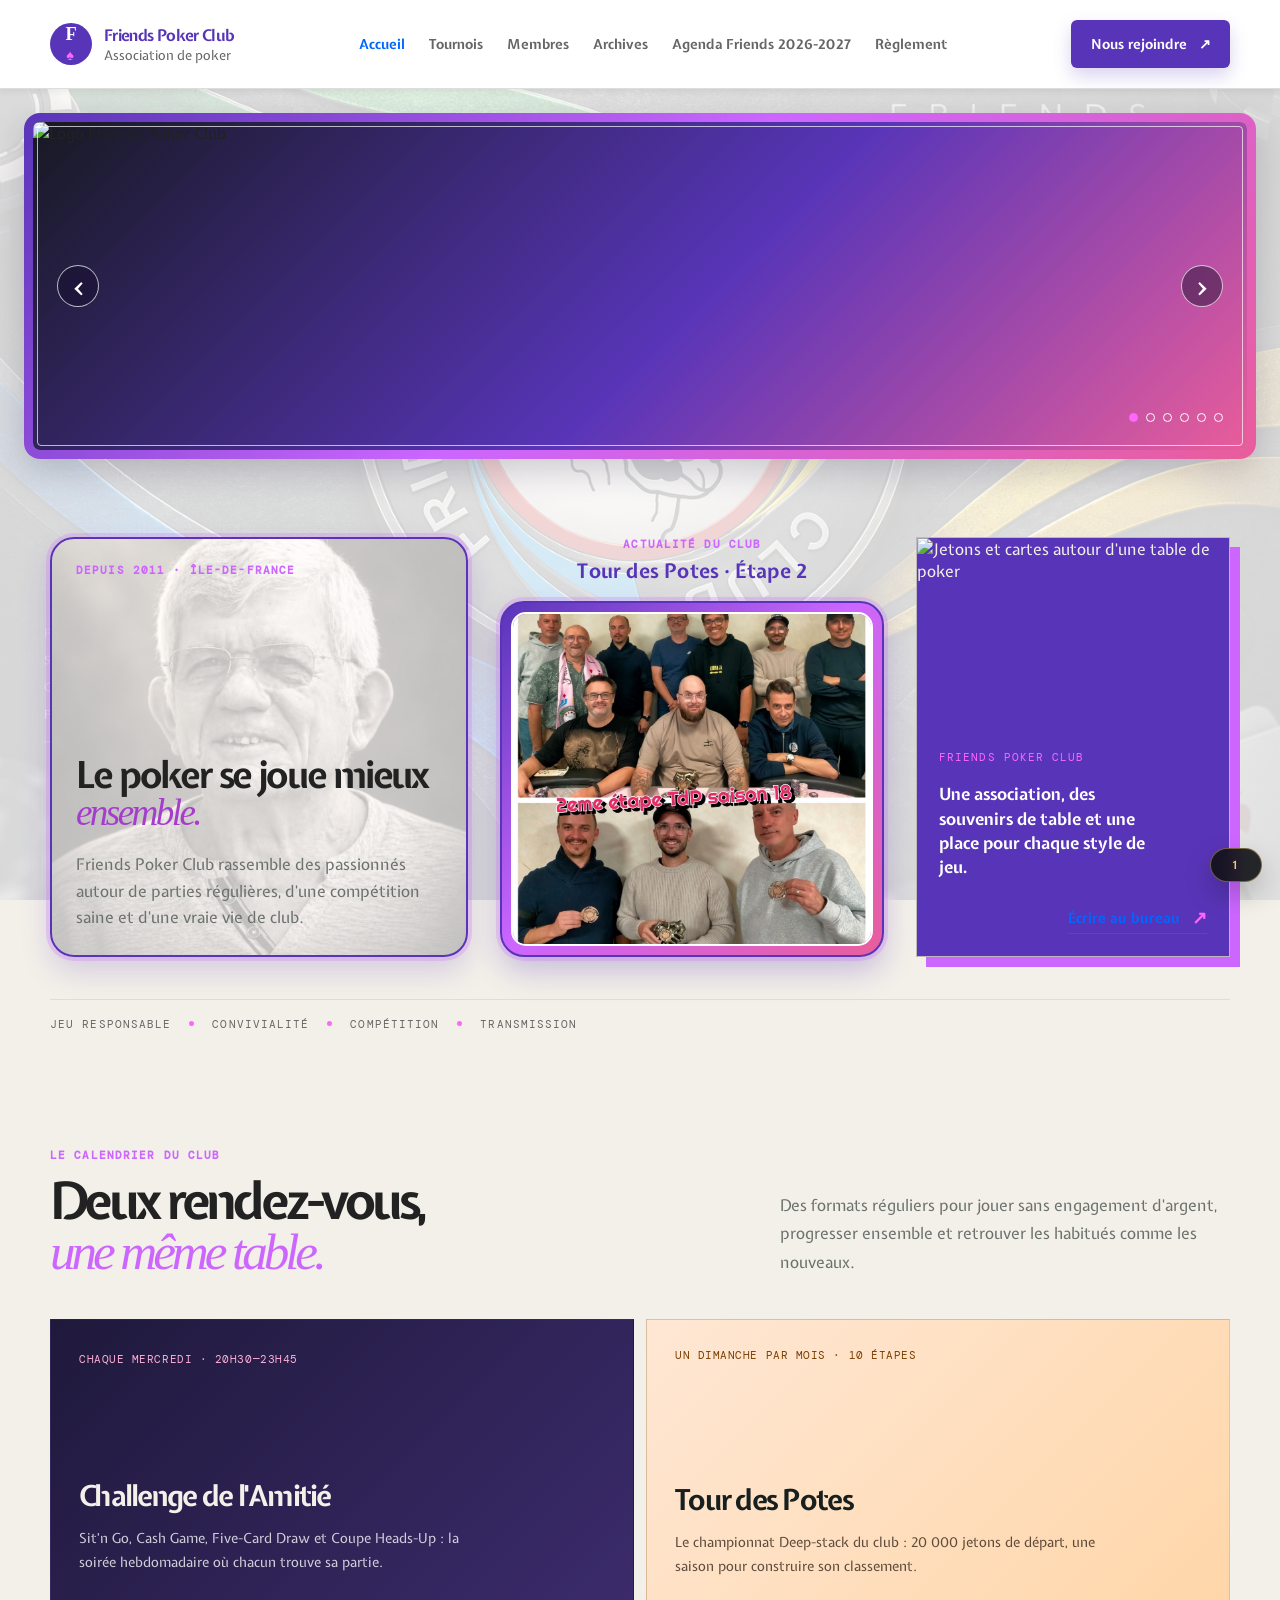
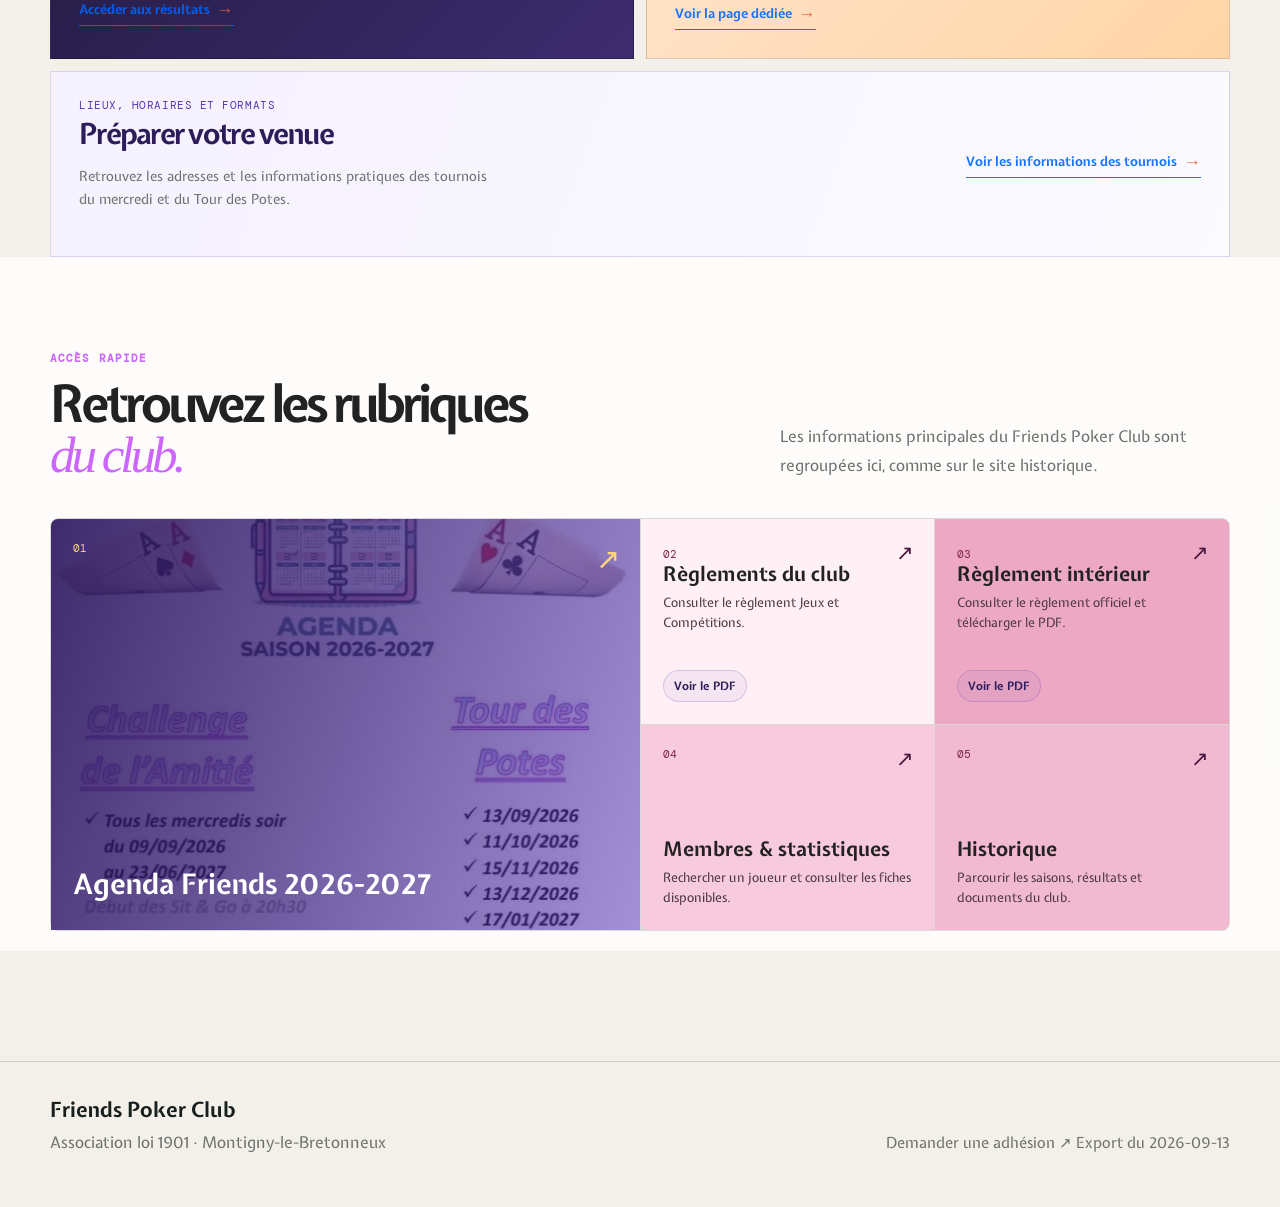
==== commit 3a2a2296: "intégrer les nouveaux changements du bandeau" ====
--- a/index.html
+++ b/index.html
@@ -12,7 +12,7 @@
     <link rel="preconnect" href="https://fonts.googleapis.com" />
     <link rel="preconnect" href="https://fonts.gstatic.com" crossorigin />
     <link href="https://fonts.googleapis.com/css2?family=DM+Mono:wght@400;500&family=Expletus+Sans:wght@400;500;600;700&family=Manrope:wght@400;500;600;700;800&display=swap" rel="stylesheet" />
-    <link rel="stylesheet" href="styles.css?v=home-banner-image-fit-20261019-0824" />
+    <link rel="stylesheet" href="styles.css?v=home-banner-desktop-fit-20261019-0836" />
   </head>
   <body class="home-page">
     <header class="topbar">
--- a/styles.css
+++ b/styles.css
@@ -1353,6 +1353,7 @@
   height: 100%;
   object-fit: cover;
   object-position: center;
+  background: linear-gradient(135deg, #171922 0%, #5835b8 55%, #e95d9b 100%);
 }
 
 body:not(.rules-page) .site-banner-caption {
@@ -3053,11 +3054,16 @@
 @media (max-width: 700px) {
   body:not(.rules-page) .site-banner {
     width: min(100% - 32px, 1440px);
-    height: clamp(150px, 52vw, 230px);
+    height: auto;
+    aspect-ratio: 16 / 9;
     margin: 18px auto;
     border-width: 6px;
     border-radius: 12px;
     box-shadow: inset 0 0 0 1px rgba(255, 255, 255, 0.78), 0 8px 20px rgba(36, 24, 57, 0.2);
+  }
+
+  body:not(.rules-page) .site-banner-slide img {
+    object-fit: contain;
   }
 
   body:not(.rules-page) .site-banner-prev {
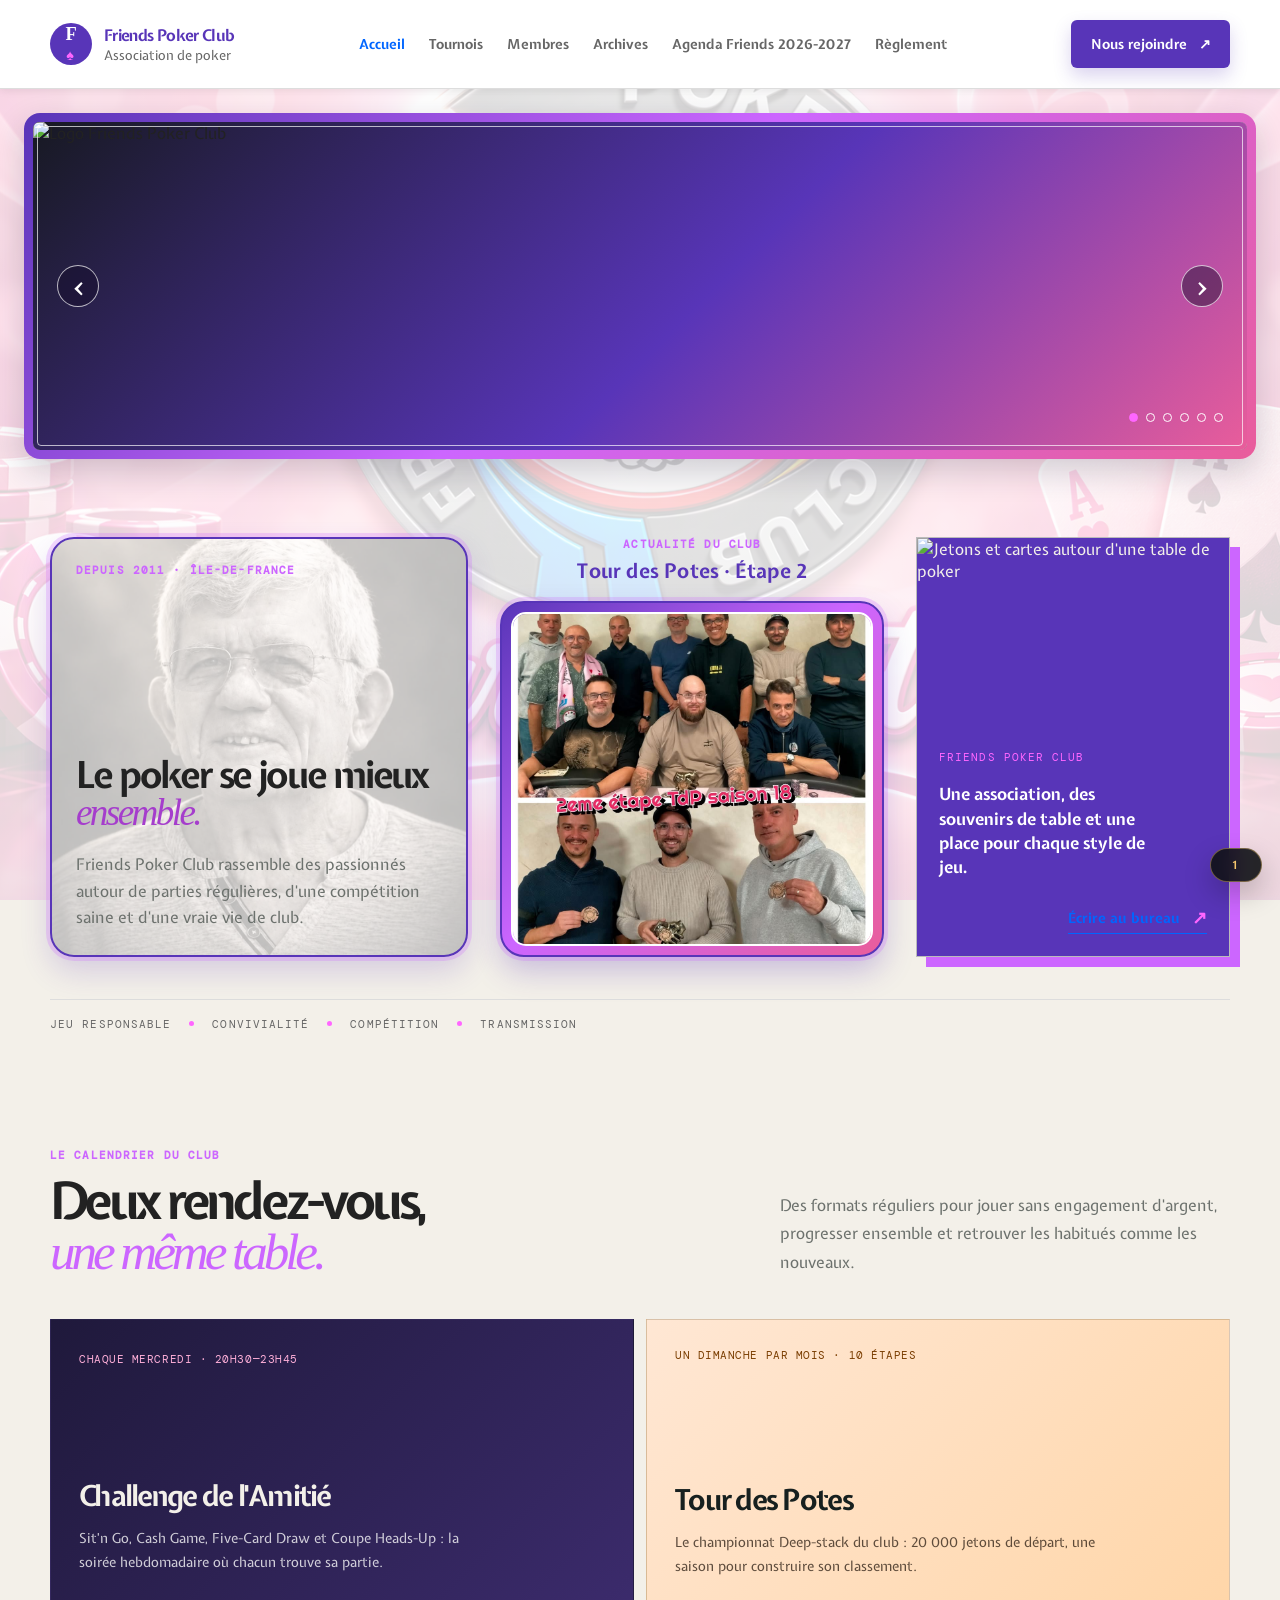
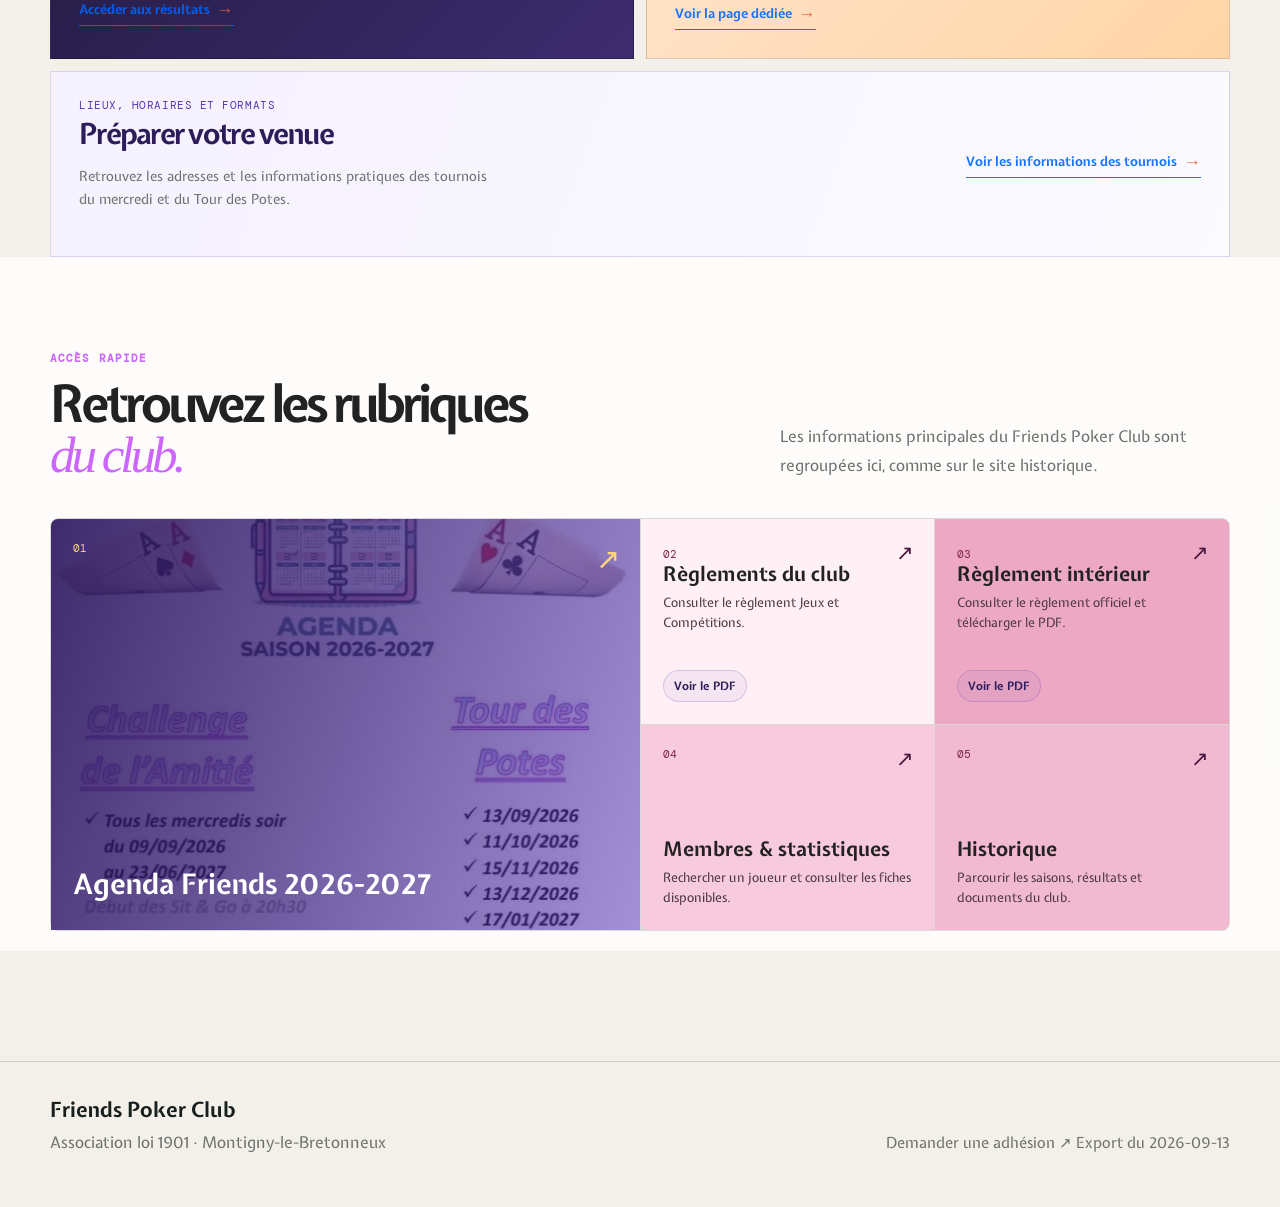
==== commit 53560c38: "prendre en compte les changements des images et donc d'écrans" ====
--- a/index.html
+++ b/index.html
@@ -12,7 +12,7 @@
     <link rel="preconnect" href="https://fonts.googleapis.com" />
     <link rel="preconnect" href="https://fonts.gstatic.com" crossorigin />
     <link href="https://fonts.googleapis.com/css2?family=DM+Mono:wght@400;500&family=Expletus+Sans:wght@400;500;600;700&family=Manrope:wght@400;500;600;700;800&display=swap" rel="stylesheet" />
-    <link rel="stylesheet" href="styles.css?v=home-banner-desktop-fit-20261019-0836" />
+    <link rel="stylesheet" href="styles.css?v=tdp-hover-20261019-1311&amp;wallpaper=20261021" />
   </head>
   <body class="home-page">
     <header class="topbar">
--- a/styles.css
+++ b/styles.css
@@ -1248,20 +1248,8 @@
   z-index: -1;
   background:
     linear-gradient(rgba(255, 255, 255, 0.84), rgba(255, 255, 255, 0.84)),
-    url('./P%C3%A9pito/papier%20peint%20chien%20friends.png') center / cover no-repeat;
+    url('./P%C3%A9pito/tour%20des%20potes%20VF.png?v=site-wallpaper-20261021') center / cover no-repeat;
   pointer-events: none;
-}
-
-.rules-page::before {
-  background:
-    linear-gradient(rgba(255, 255, 255, 0.84), rgba(255, 255, 255, 0.84)),
-    url('./P%C3%A9pito/papier%20peint%20chien%20friends.png?v=site-wallpaper-20261018-2000') center / cover no-repeat;
-}
-
-body:not(.rules-page)::before {
-  background:
-    linear-gradient(rgba(255, 255, 255, 0.84), rgba(255, 255, 255, 0.84)),
-    url('./P%C3%A9pito/papier%20peint%20chien%20friends.png?v=site-wallpaper-20261018-2000') center / cover no-repeat;
 }
 
 body:not(.rules-page) .topbar {
@@ -1605,6 +1593,14 @@
   border-radius: 24px;
   background: linear-gradient(135deg, #5835b8 0%, #cc66ff 48%, #e95d9b 100%);
   box-shadow: 0 0 0 4px rgba(204, 102, 255, 0.24), 0 14px 30px rgba(88, 53, 184, 0.28);
+  transition: transform 0.2s ease, box-shadow 0.2s ease, border-color 0.2s ease;
+}
+
+body:not(.rules-page) .tdp-home-feature-content a:hover,
+body:not(.rules-page) .tdp-home-feature-content a:focus-visible {
+  transform: translate(-2px, -2px);
+  border-color: #cc66ff;
+  box-shadow: 0 0 0 4px rgba(204, 102, 255, 0.3), 0 20px 36px rgba(88, 53, 184, 0.36);
 }
 
 body:not(.rules-page) .tdp-home-feature-content img {
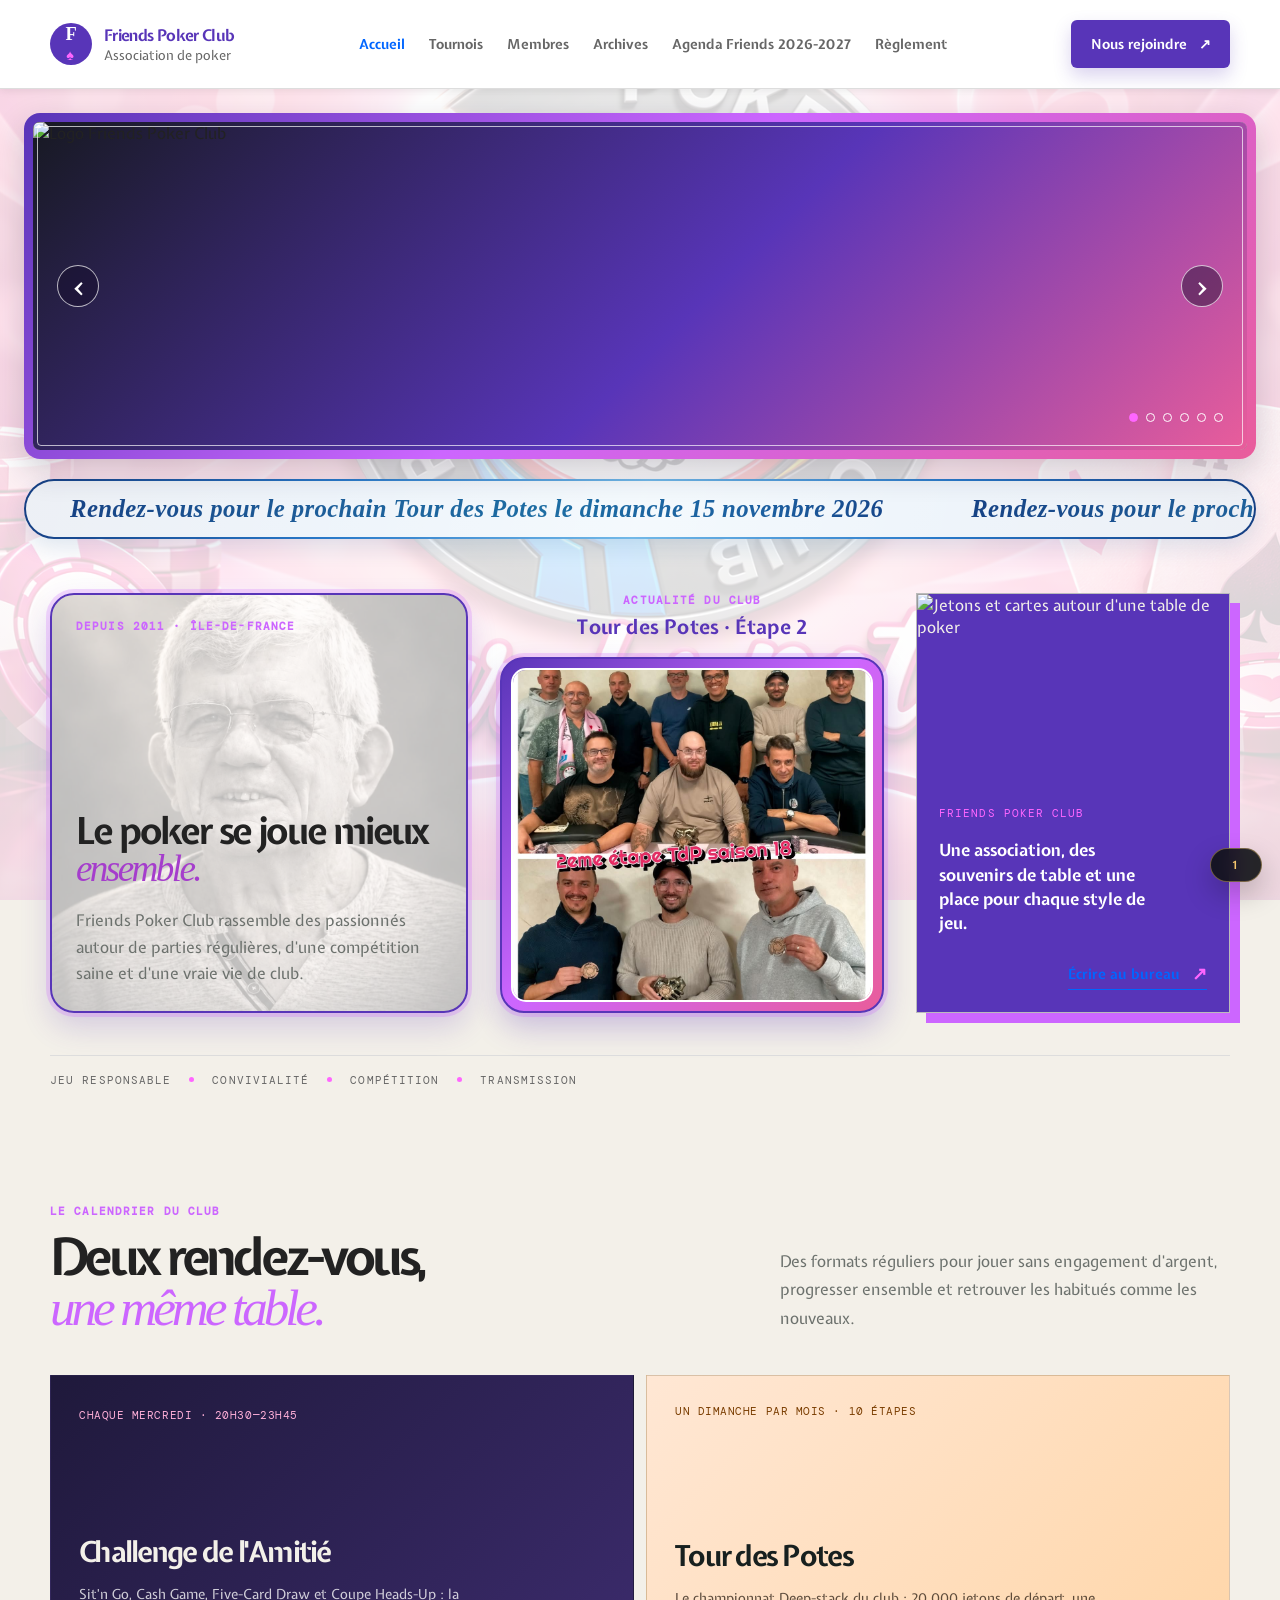
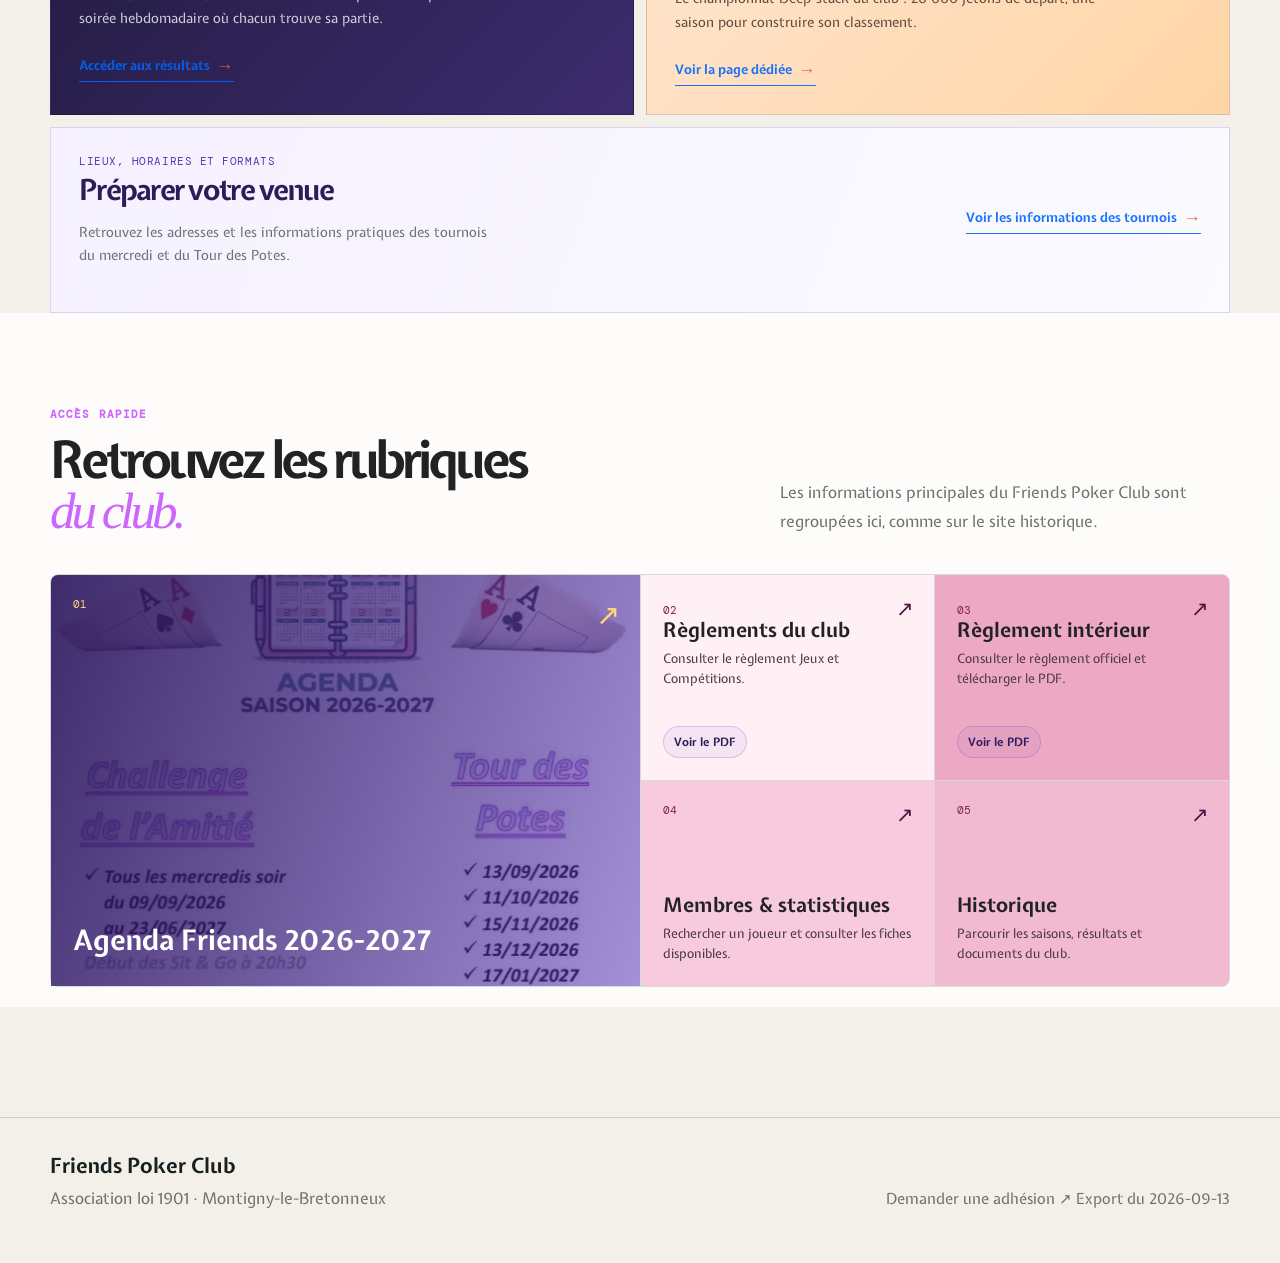
==== commit c5a17dd1: "integégrer la bande déroulante" ====
--- a/index.html
+++ b/index.html
@@ -12,7 +12,7 @@
     <link rel="preconnect" href="https://fonts.googleapis.com" />
     <link rel="preconnect" href="https://fonts.gstatic.com" crossorigin />
     <link href="https://fonts.googleapis.com/css2?family=DM+Mono:wght@400;500&family=Expletus+Sans:wght@400;500;600;700&family=Manrope:wght@400;500;600;700;800&display=swap" rel="stylesheet" />
-    <link rel="stylesheet" href="styles.css?v=tdp-hover-20261019-1311&amp;wallpaper=20261021" />
+    <link rel="stylesheet" href="styles.css?v=tdp-hover-20261019-1311&amp;wallpaper=20261021&amp;home-marquee=20261022" />
   </head>
   <body class="home-page">
     <header class="topbar">
@@ -32,7 +32,7 @@
           <a href="./agenda.html?v=agenda-view-20261018-2004" target="_blank" rel="noopener">Agenda Friends 2026-2027</a>
           <a href="./Règlements/reglement-interieur%202021.pdf" target="_blank" rel="noopener">Règlement</a>
         </nav>
-        <a class="button button-primary button-small" href="mailto:contact@friendspokerclub.fr">Nous rejoindre <span aria-hidden="true">↗</span></a>
+        <a class="button button-primary button-small" href="mailto:friendspokerclub@gmail.com">Nous rejoindre <span aria-hidden="true">↗</span></a>
       </div>
     </header>
 
@@ -61,6 +61,13 @@
       <button class="site-banner-control site-banner-next" type="button" aria-label="Image suivante">›</button>
       <div class="site-banner-dots" role="tablist" aria-label="Choisir une image"></div>
     </section>
+
+    <div class="home-date-marquee" role="region" aria-label="Rendez-vous pour le prochain Tour des Potes le dimanche 15 novembre 2026">
+      <div class="home-date-marquee-track" aria-hidden="true">
+        <span>Rendez-vous pour le prochain Tour des Potes le dimanche 15 novembre 2026</span>
+        <span>Rendez-vous pour le prochain Tour des Potes le dimanche 15 novembre 2026</span>
+      </div>
+    </div>
 
     <main>
       <section class="hero home-hero" id="accueil">
@@ -85,7 +92,7 @@
             <div class="hero-note-caption">
               <span class="note-index">Friends Poker Club</span>
               <p>Une association, des souvenirs de table et une place pour chaque style de jeu.</p>
-              <a class="text-link hero-note-contact" href="mailto:contact@friendspokerclub.fr">Écrire au bureau <span aria-hidden="true">↗</span></a>
+              <a class="text-link hero-note-contact" href="mailto:friendspokerclub@gmail.com">Écrire au bureau <span aria-hidden="true">↗</span></a>
             </div>
           </div>
         </div>
@@ -186,7 +193,7 @@
           <p>Association loi 1901 · Montigny-le-Bretonneux</p>
         </div>
         <div class="footer-meta">
-          <a href="mailto:contact@friendspokerclub.fr">Demander une adhésion ↗</a>
+          <a href="mailto:friendspokerclub@gmail.com">Demander une adhésion ↗</a>
           <span id="footer-date">Export du 2026-09-13</span>
         </div>
       </div>
--- a/styles.css
+++ b/styles.css
@@ -1422,7 +1422,60 @@
   border-color: #ff66ff;
 }
 
+.home-date-marquee {
+  width: min(100% - 48px, 1440px);
+  margin: -4px auto 0;
+  overflow: hidden;
+  border: 2px solid transparent;
+  border-radius: 999px;
+  background:
+    linear-gradient(rgba(255, 255, 255, 0.92), rgba(255, 255, 255, 0.92)) padding-box,
+    linear-gradient(105deg, #153e82, #2878c8, #72b9e8, #2878c8, #153e82) border-box;
+  box-shadow: 0 8px 22px rgba(31, 91, 151, 0.14);
+}
+
+.home-date-marquee-track {
+  display: flex;
+  width: max-content;
+  animation: home-date-marquee-scroll 26s linear infinite;
+}
+
+.home-date-marquee-track span {
+  flex: none;
+  padding: 14px 44px;
+  background: linear-gradient(90deg, #153e82 0%, #1e5f9a 34%, #1d6da3 58%, #1c5fa0 82%, #153e82 100%);
+  background-clip: text;
+  color: transparent;
+  font-family: Georgia, 'Times New Roman', serif;
+  font-size: clamp(1.05rem, 2.1vw, 1.55rem);
+  font-style: italic;
+  font-weight: 700;
+  letter-spacing: 0.015em;
+  white-space: nowrap;
+}
+
+.home-date-marquee:hover .home-date-marquee-track {
+  animation-play-state: paused;
+}
+
+@keyframes home-date-marquee-scroll {
+  to {
+    transform: translateX(-50%);
+  }
+}
+
 @media (prefers-reduced-motion: reduce) {
+  .home-date-marquee-track {
+    width: 100%;
+    animation: none;
+    justify-content: center;
+    transform: none;
+  }
+
+  .home-date-marquee-track span + span {
+    display: none;
+  }
+
   body:not(.rules-page) .site-banner-slide {
     transition: none;
   }
@@ -3048,6 +3101,16 @@
 }
 
 @media (max-width: 700px) {
+  .home-date-marquee {
+    width: min(100% - 32px, 1440px);
+    border-radius: 18px;
+  }
+
+  .home-date-marquee-track span {
+    padding: 12px 24px;
+    font-size: 1.05rem;
+  }
+
   body:not(.rules-page) .site-banner {
     width: min(100% - 32px, 1440px);
     height: auto;
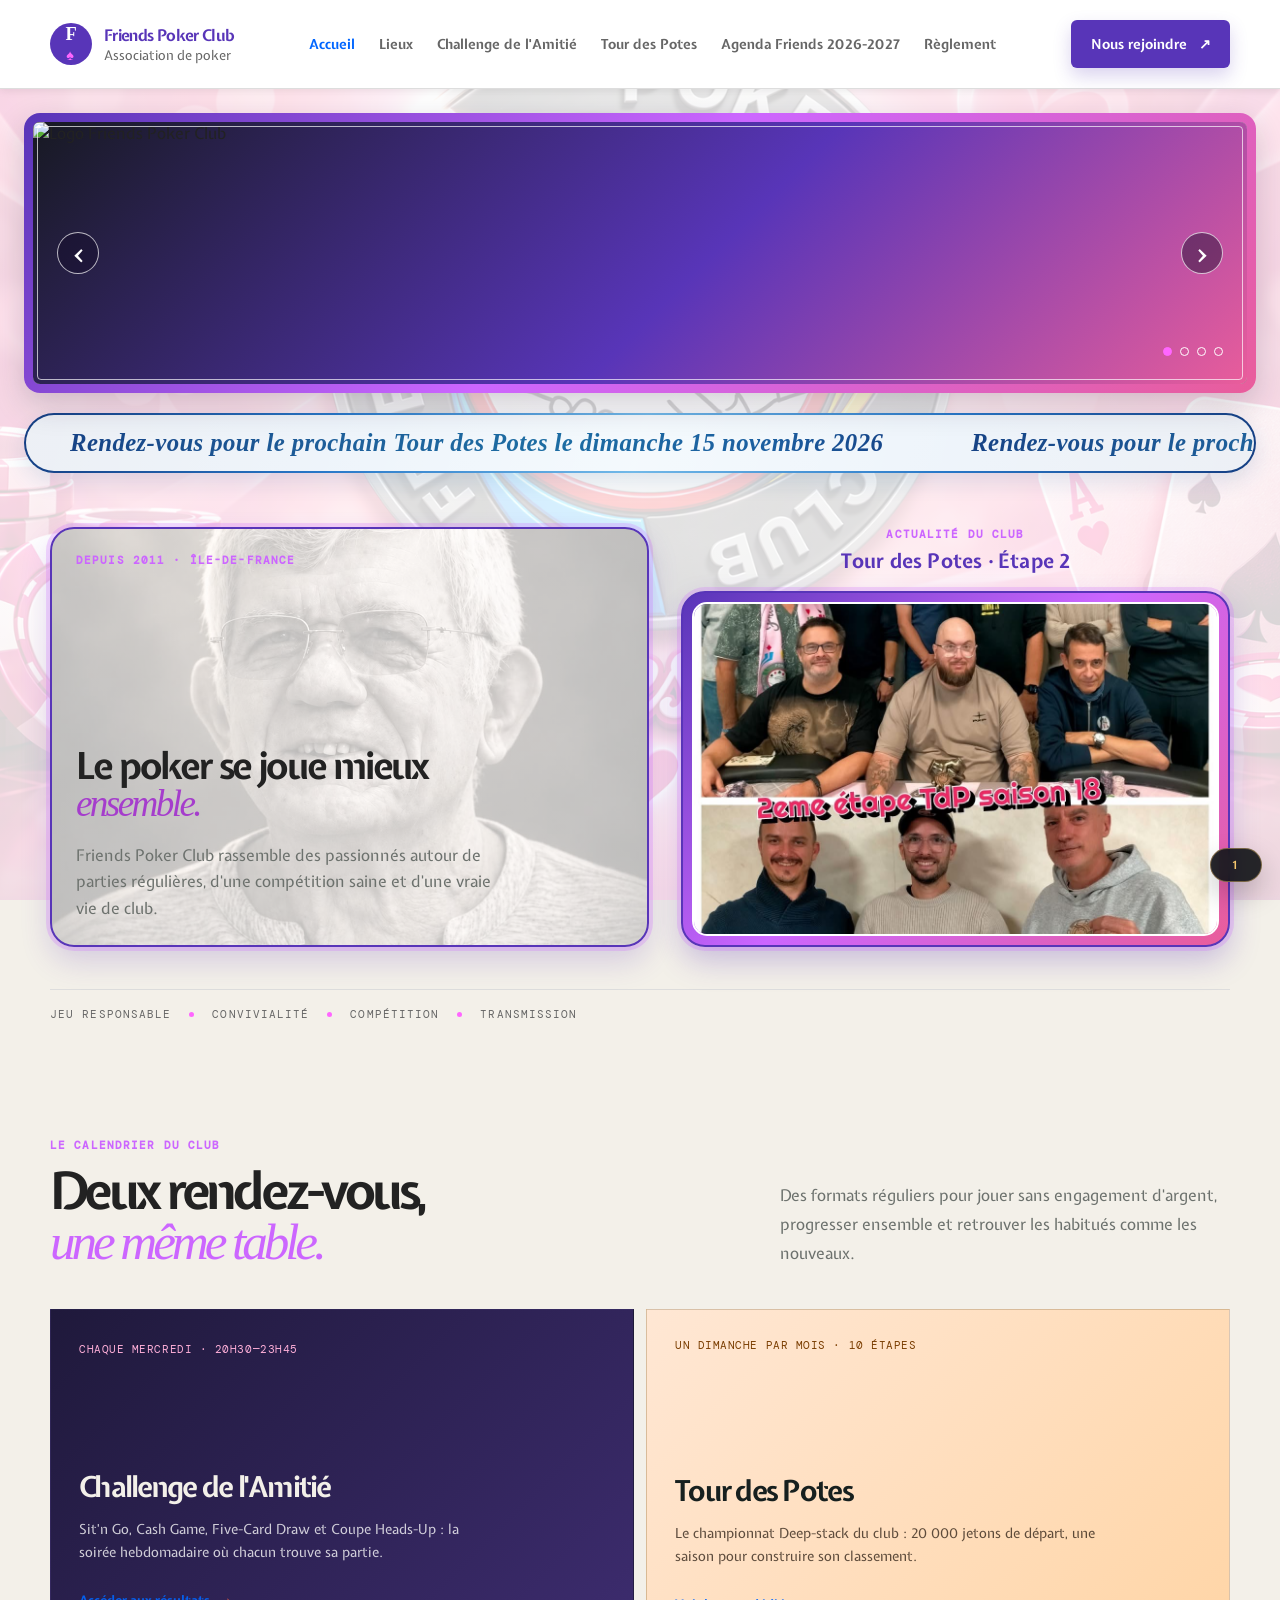
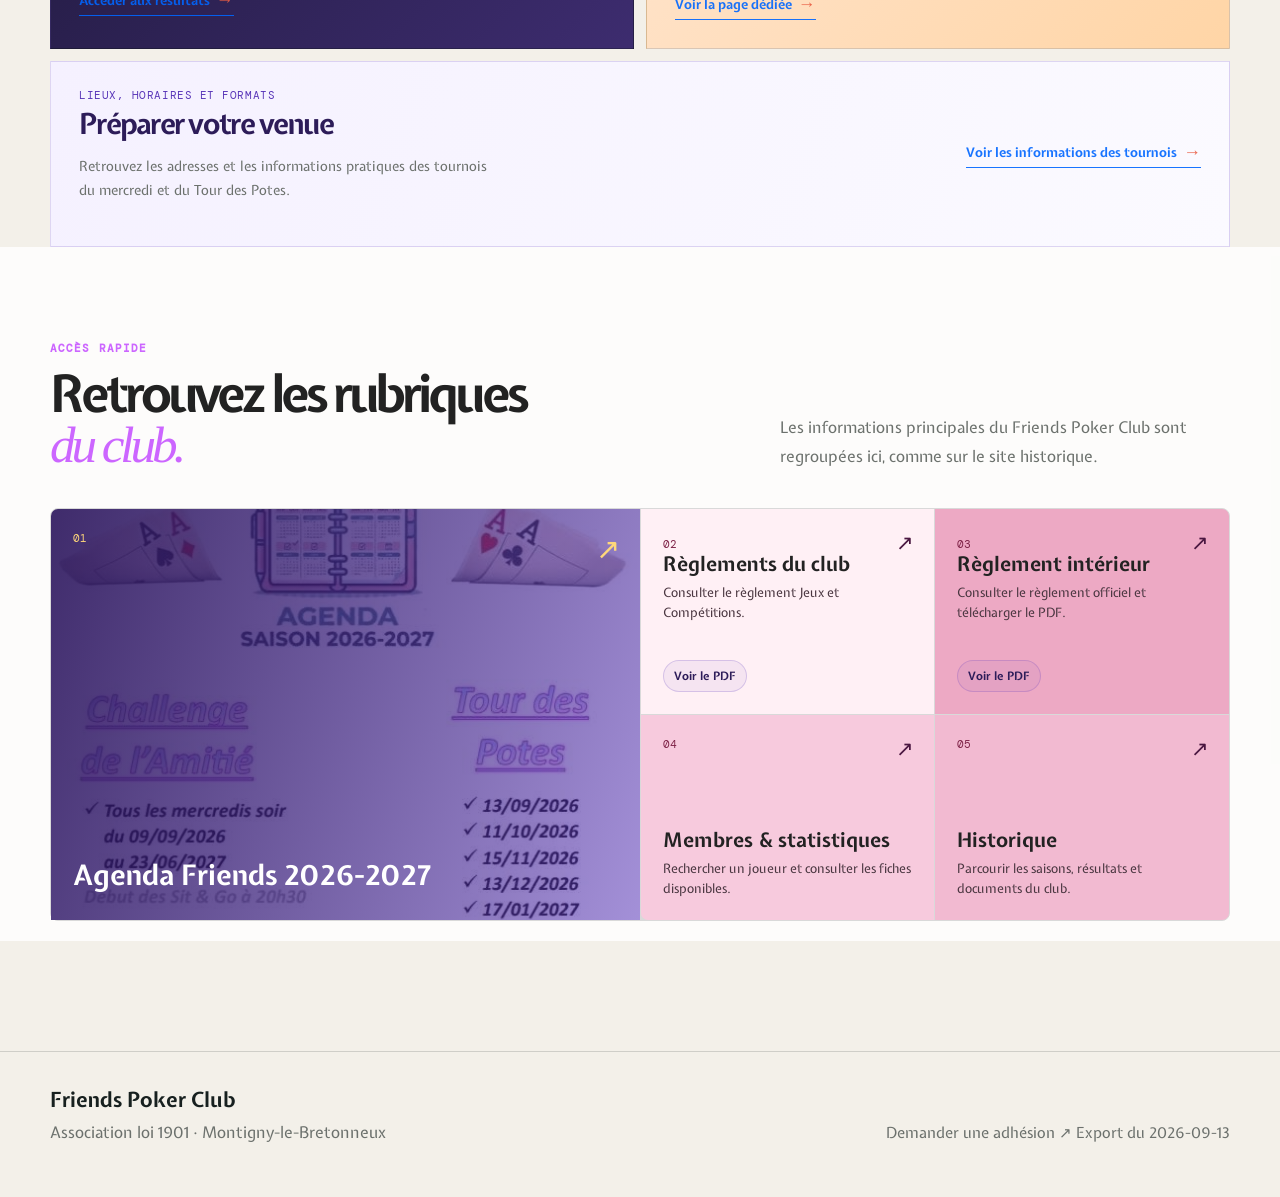
==== commit 07d784ee: "Intégrer les changements de la page 1" ====
--- a/index.html
+++ b/index.html
@@ -26,9 +26,9 @@
         </a>
         <nav class="nav-links" aria-label="Navigation principale">
           <a class="active" href="#accueil">Accueil</a>
-          <a href="./tournois.html">Tournois</a>
-          <a href="./membres.html">Membres</a>
-          <a href="./historique.html">Archives</a>
+          <a href="./tournois.html">Lieux</a>
+          <a href="./resultats-challenge.html">Challenge de l'Amitié</a>
+          <a href="./tour-des-potes.html">Tour des Potes</a>
           <a href="./agenda.html?v=agenda-view-20261018-2004" target="_blank" rel="noopener">Agenda Friends 2026-2027</a>
           <a href="./Règlements/reglement-interieur%202021.pdf" target="_blank" rel="noopener">Règlement</a>
         </nav>
@@ -49,12 +49,6 @@
         </div>
         <div class="site-banner-slide">
           <img src="https://www.friendspokerclub.fr/_frame/bandeau-tf.png" alt="Des joueurs réunis autour d'une table de poker" loading="lazy" />
-        </div>
-        <div class="site-banner-slide">
-          <img src="https://www.friendspokerclub.fr/_frame/bandeau1.jpg" alt="Table de poker du club" loading="lazy" />
-        </div>
-        <div class="site-banner-slide">
-          <img src="https://www.friendspokerclub.fr/_frame/bandeau-trophees.png" alt="Trophées du Friends Poker Club" loading="lazy" />
         </div>
       </div>
       <button class="site-banner-control site-banner-prev" type="button" aria-label="Image précédente">‹</button>
@@ -86,14 +80,6 @@
             <a href="./tour-des-potes.html#resultats-tdp" aria-label="Voir les résultats de l’étape 2 du Tour des Potes">
               <img src="./Résultats/TDP/IMG_3160.JPG" alt="Photo des joueurs et des gagnants de la deuxième étape du Tour des Potes, saison 18" />
             </a>
-          </div>
-          <div class="hero-note">
-            <img src="https://www.friendspokerclub.fr/_frame/bandeau2018-1.png" alt="Jetons et cartes autour d'une table de poker" />
-            <div class="hero-note-caption">
-              <span class="note-index">Friends Poker Club</span>
-              <p>Une association, des souvenirs de table et une place pour chaque style de jeu.</p>
-              <a class="text-link hero-note-contact" href="mailto:friendspokerclub@gmail.com">Écrire au bureau <span aria-hidden="true">↗</span></a>
-            </div>
           </div>
         </div>
         <div class="container hero-marquee" aria-label="Valeurs de l'association">
--- a/styles.css
+++ b/styles.css
@@ -1292,7 +1292,7 @@
 body:not(.rules-page) .site-banner {
   position: relative;
   width: min(100% - 48px, 1440px);
-  height: clamp(190px, 27vw, 360px);
+  height: clamp(150px, 22vw, 280px);
   margin: 24px auto;
   overflow: hidden;
   border: 9px solid transparent;
@@ -1509,14 +1509,13 @@
 
 body:not(.rules-page) .home-hero-grid {
   display: grid;
-  grid-template-columns: minmax(0, 1.2fr) minmax(0, 1.1fr) minmax(0, 0.9fr);
+  grid-template-columns: minmax(0, 1.2fr) minmax(0, 1.1fr);
   gap: clamp(20px, 2.5vw, 36px);
   align-items: stretch;
 }
 
 body:not(.rules-page) .home-hero-grid > .hero-copy,
-body:not(.rules-page) .home-hero-grid > .tdp-home-feature-content,
-body:not(.rules-page) .home-hero-grid > .hero-note {
+body:not(.rules-page) .home-hero-grid > .tdp-home-feature-content {
   height: 420px;
 }
 
@@ -3114,7 +3113,7 @@
   body:not(.rules-page) .site-banner {
     width: min(100% - 32px, 1440px);
     height: auto;
-    aspect-ratio: 16 / 9;
+    aspect-ratio: 2 / 1;
     margin: 18px auto;
     border-width: 6px;
     border-radius: 12px;
